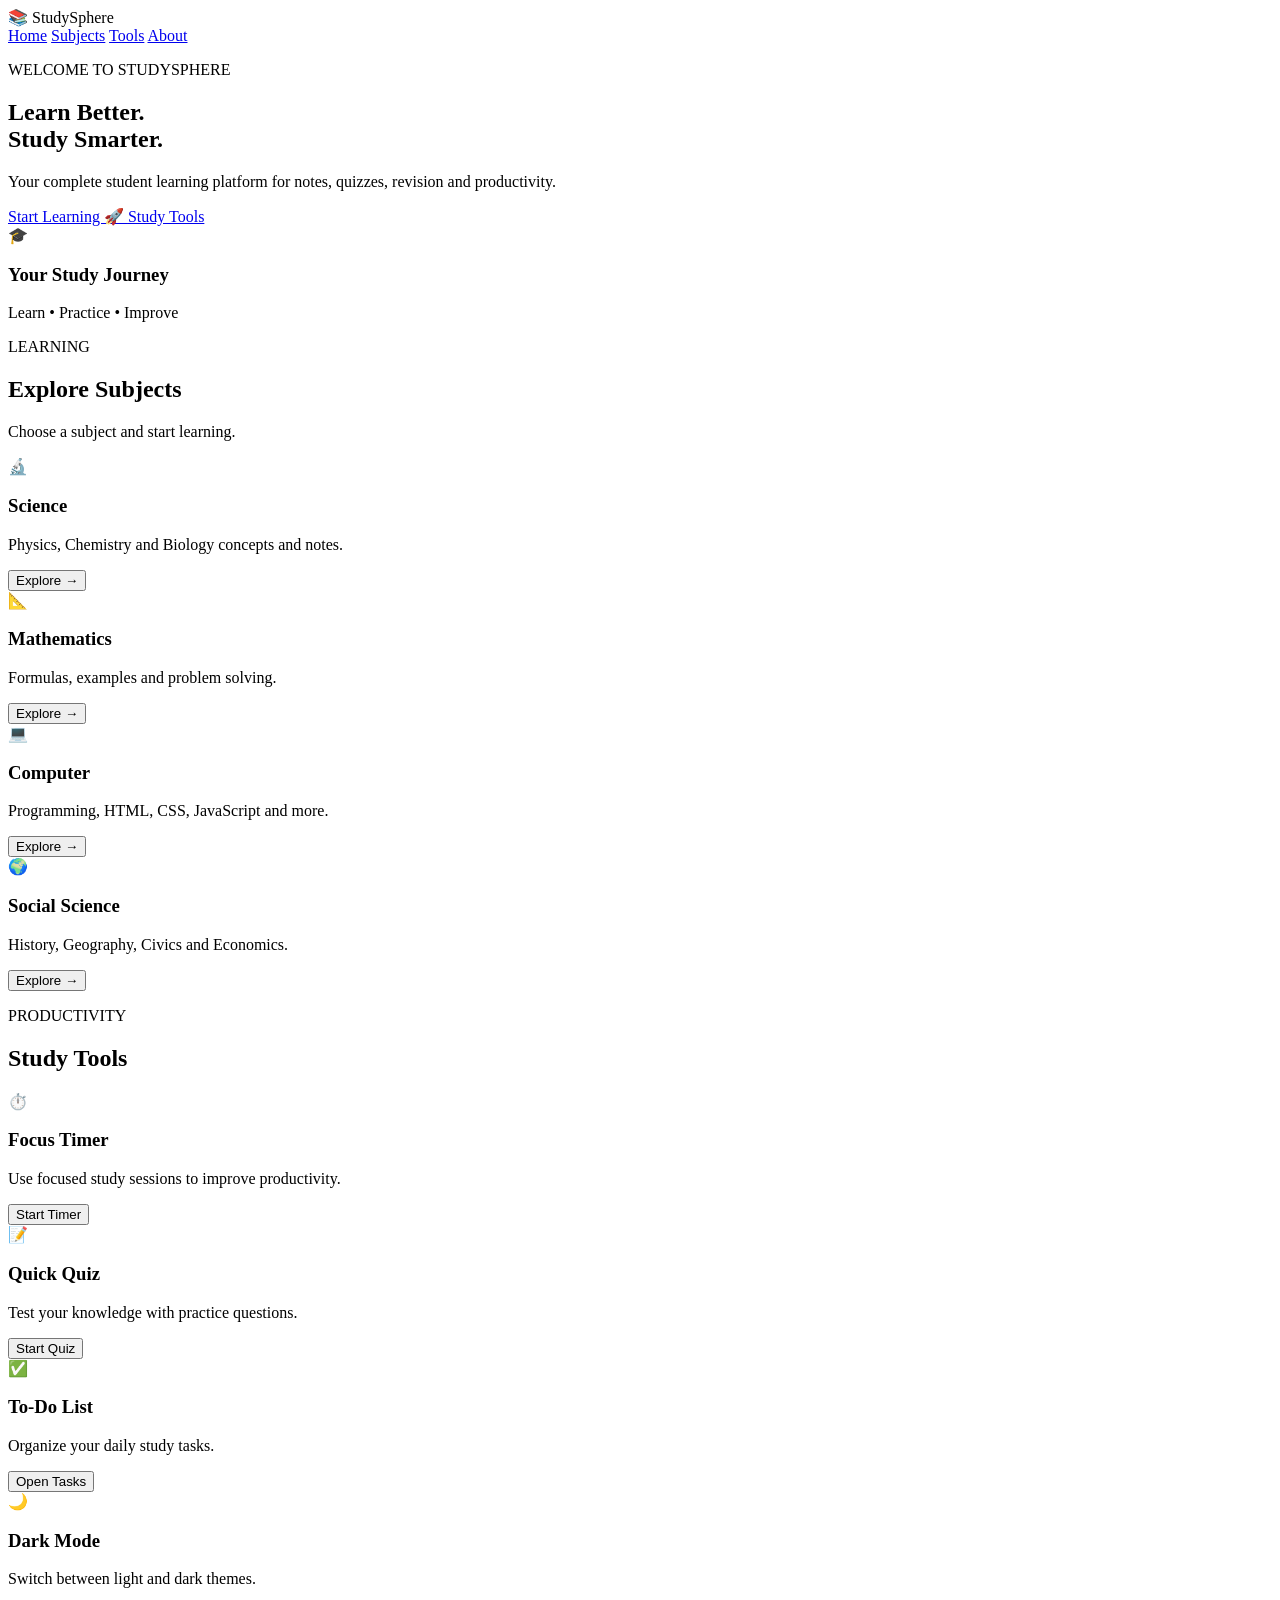
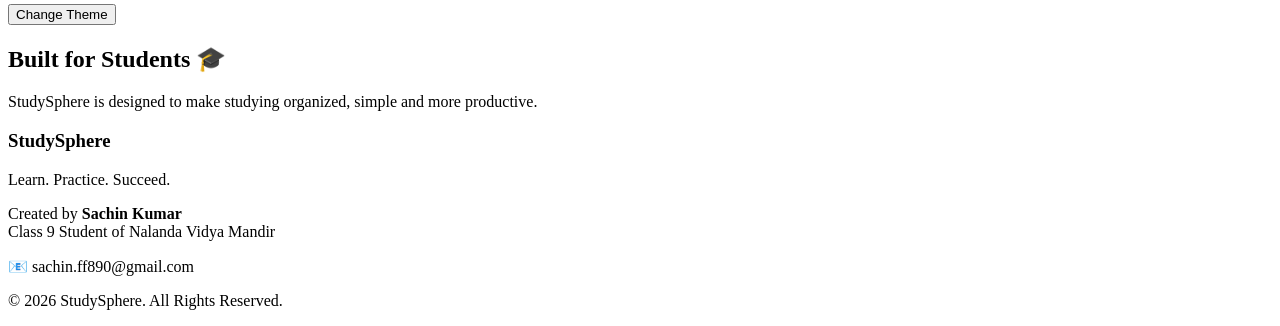
==== index.html @ 1716279a "Add files via upload" ====
<!DOCTYPE html>
<html lang="en">

<head>
    <meta charset="UTF-8">

    <meta name="viewport" content="width=device-width, initial-scale=1.0">

    <title>StudySphere | Student Portal</title>

    <link rel="stylesheet" href="css/style.css">
</head>

<body>

    <!-- NAVBAR -->
    <nav class="navbar">

        <div class="logo">
            📚 StudySphere
        </div>

        <div class="nav-links">
            <a href="#home">Home</a>
            <a href="#subjects">Subjects</a>
            <a href="#tools">Tools</a>
            <a href="#about">About</a>
        </div>

    </nav>


    <!-- HERO SECTION -->
    <section class="hero" id="home">

        <div class="hero-content">

            <p class="welcome">WELCOME TO STUDYSPHERE</p>

            <h1>
                Learn Better.<br>
                Study Smarter.
            </h1>

            <p>
                Your complete student learning platform for
                notes, quizzes, revision and productivity.
            </p>

            <div class="hero-buttons">

                <a href="#subjects" class="btn primary-btn">
                    Start Learning 🚀
                </a>

                <a href="#tools" class="btn secondary-btn">
                    Study Tools
                </a>

            </div>

        </div>

        <div class="hero-card">

            <div class="student-icon">
                🎓
            </div>

            <h3>
                Your Study Journey
            </h3>

            <p>
                Learn • Practice • Improve
            </p>

        </div>

    </section>


    <!-- SUBJECTS -->
    <section class="section" id="subjects">

        <div class="section-heading">

            <p class="section-label">
                LEARNING
            </p>

            <h2>
                Explore Subjects
            </h2>

            <p>
                Choose a subject and start learning.
            </p>

        </div>


        <div class="subject-grid">

            <!-- SCIENCE -->
            <div class="subject-card">

                <div class="subject-icon science">
                    🔬
                </div>

                <h3>
                    Science
                </h3>

                <p>
                    Physics, Chemistry and Biology
                    concepts and notes.
                </p>

                <button onclick="openSubject('Science')">
                    Explore →
                </button>

            </div>


            <!-- MATHEMATICS -->
            <div class="subject-card">

                <div class="subject-icon maths">
                    📐
                </div>

                <h3>
                    Mathematics
                </h3>

                <p>
                    Formulas, examples and
                    problem solving.
                </p>

                <button onclick="openSubject('Mathematics')">
                    Explore →
                </button>

            </div>


            <!-- COMPUTER -->
            <div class="subject-card">

                <div class="subject-icon computer">
                    💻
                </div>

                <h3>
                    Computer
                </h3>

                <p>
                    Programming, HTML, CSS,
                    JavaScript and more.
                </p>

                <button onclick="openSubject('Computer')">
                    Explore →
                </button>

            </div>


            <!-- SOCIAL SCIENCE -->
            <div class="subject-card">

                <div class="subject-icon social">
                    🌍
                </div>

                <h3>
                    Social Science
                </h3>

                <p>
                    History, Geography, Civics
                    and Economics.
                </p>

                <button onclick="openSubject('Social Science')">
                    Explore →
                </button>

            </div>

        </div>

    </section>


    <!-- STUDY TOOLS -->
    <section class="section tools-section" id="tools">

        <div class="section-heading">

            <p class="section-label">
                PRODUCTIVITY
            </p>

            <h2>
                Study Tools
            </h2>

        </div>


        <div class="tools-grid">

            <div class="tool-card">

                <div class="tool-icon">
                    ⏱️
                </div>

                <h3>
                    Focus Timer
                </h3>

                <p>
                    Use focused study sessions
                    to improve productivity.
                </p>

                <button onclick="startTimer()">
                    Start Timer
                </button>

            </div>


            <div class="tool-card">

                <div class="tool-icon">
                    📝
                </div>

                <h3>
                    Quick Quiz
                </h3>

                <p>
                    Test your knowledge with
                    practice questions.
                </p>

                <button onclick="startQuiz()">
                    Start Quiz
                </button>

            </div>


            <div class="tool-card">

                <div class="tool-icon">
                    ✅
                </div>

                <h3>
                    To-Do List
                </h3>

                <p>
                    Organize your daily
                    study tasks.
                </p>

                <button onclick="openTodo()">
                    Open Tasks
                </button>

            </div>


            <div class="tool-card">

                <div class="tool-icon">
                    🌙
                </div>

                <h3>
                    Dark Mode
                </h3>

                <p>
                    Switch between light
                    and dark themes.
                </p>

                <button onclick="toggleDarkMode()">
                    Change Theme
                </button>

            </div>

        </div>

    </section>


    <!-- ABOUT -->
    <section class="about" id="about">

        <h2>
            Built for Students 🎓
        </h2>

        <p>
            StudySphere is designed to make studying
            organized, simple and more productive.
        </p>

    </section>


    <!-- FOOTER -->
    
       <footer class="footer">
    <div class="footer-content">
        <h3>StudySphere</h3>
        <p>Learn. Practice. Succeed.</p>

        <p class="creator">
            Created by <strong>Sachin Kumar</strong><br>
            Class 9 Student of Nalanda Vidya Mandir
        </p>

        <p class="email">
            📧 sachin.ff890@gmail.com
        </p>

        <p class="copyright">
            © 2026 StudySphere. All Rights Reserved.
        </p>
    </div>
</footer>


    <!-- JAVASCRIPT -->
    <script src="js/app.js"></script>

</body>

</html>
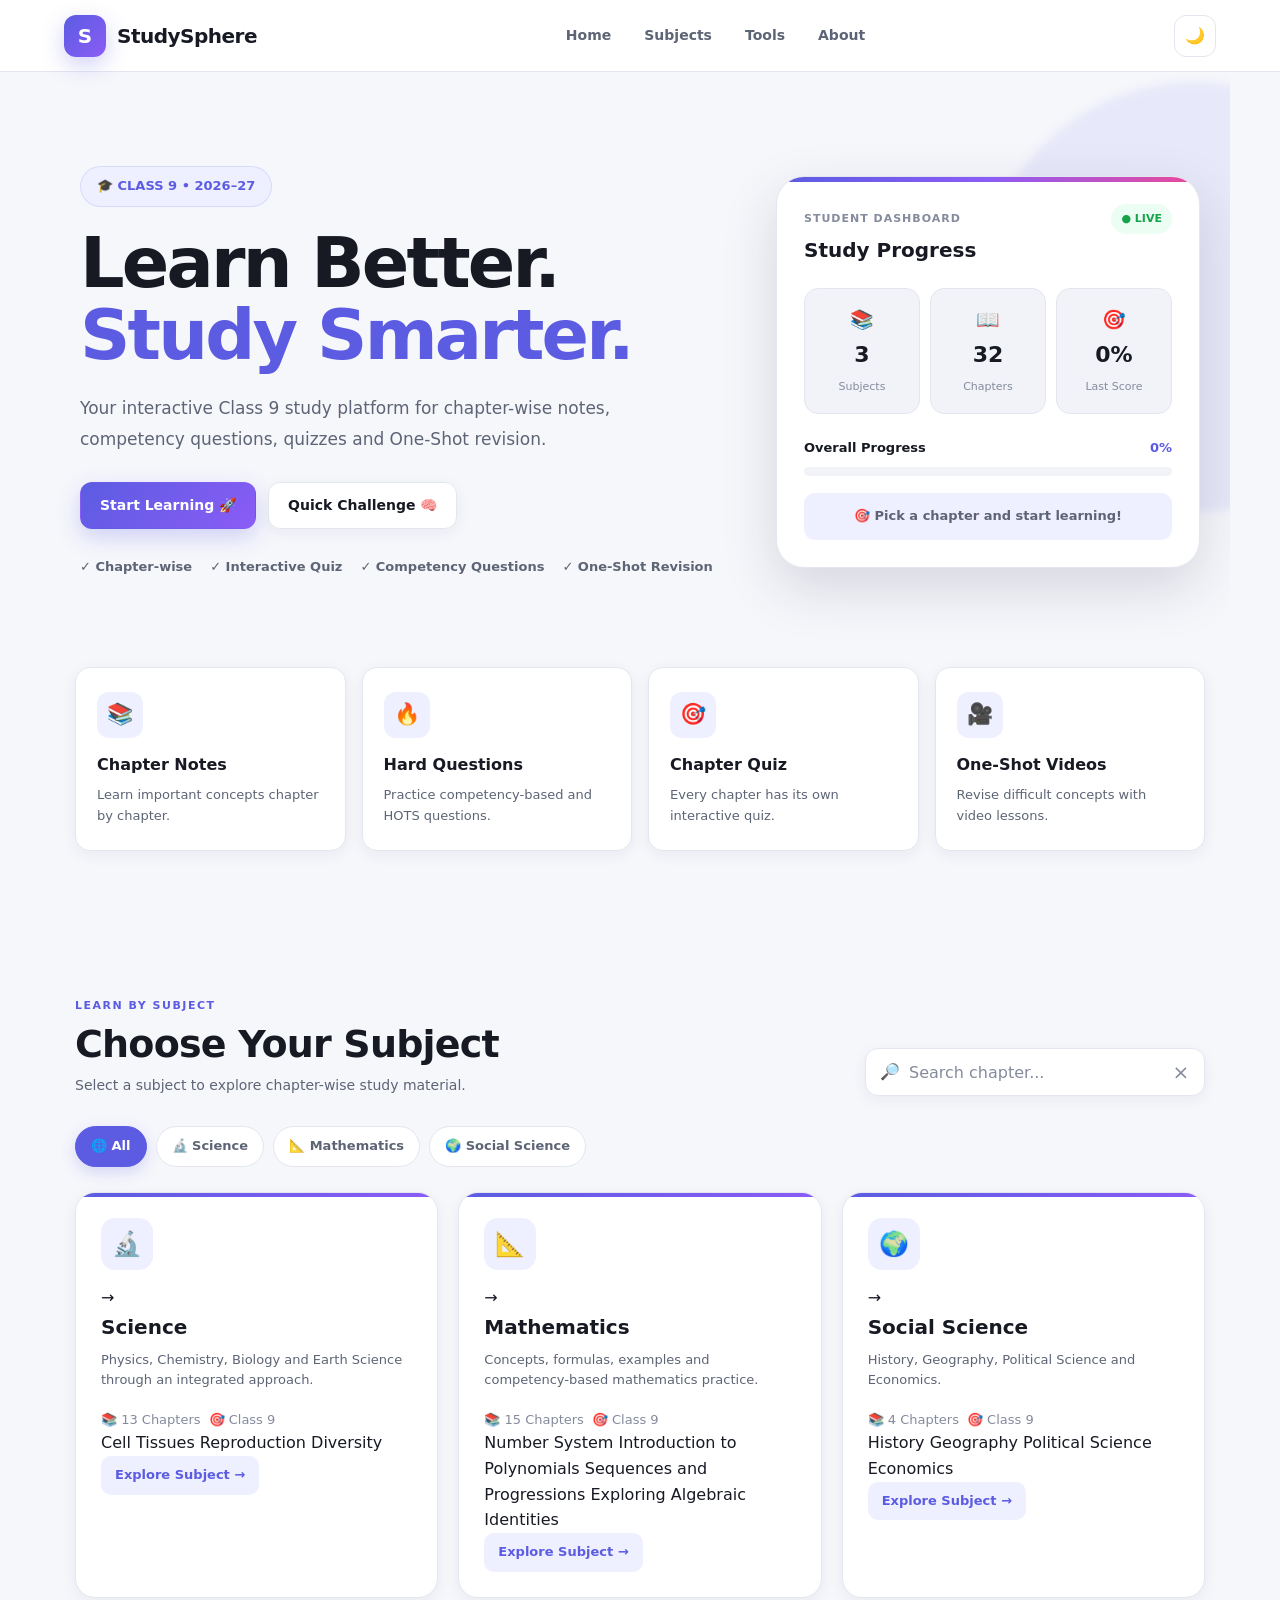
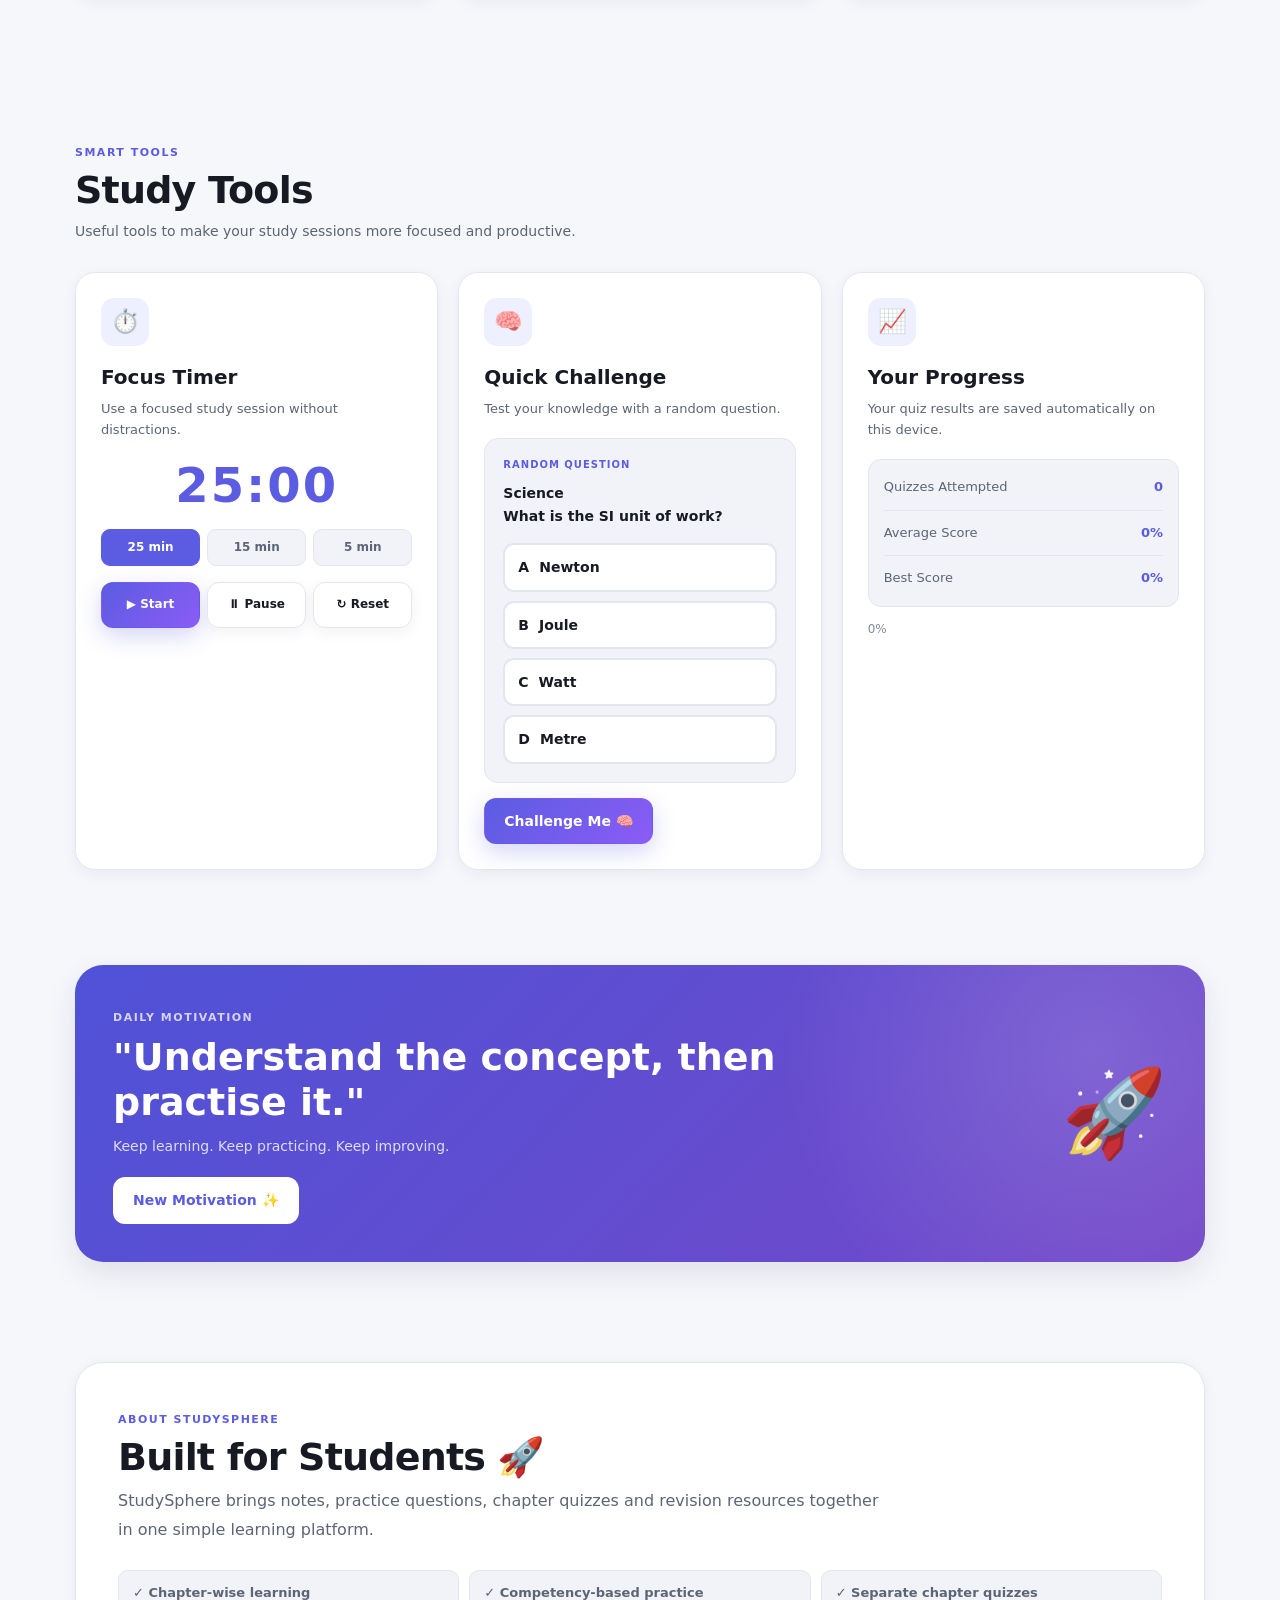
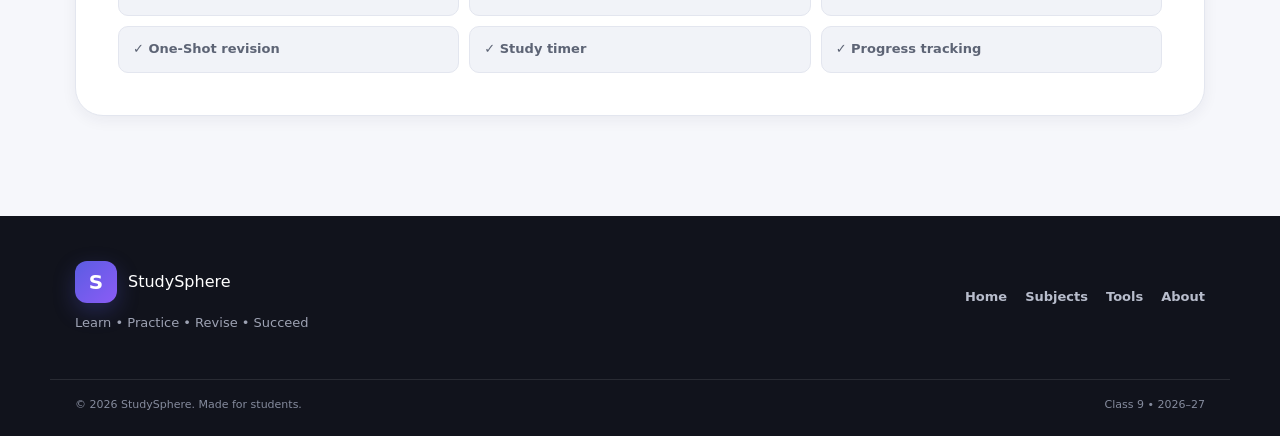
==== commit addf6da3: "Publish StudySphere" ====
--- a/index.html
+++ b/index.html
@@ -1,354 +1,992 @@
 <!DOCTYPE html>
 <html lang="en">
-
 <head>
-    <meta charset="UTF-8">
-
-    <meta name="viewport" content="width=device-width, initial-scale=1.0">
-
-    <title>StudySphere | Student Portal</title>
-
-    <link rel="stylesheet" href="css/style.css">
+  <meta charset="UTF-8">
+  <meta name="viewport" content="width=device-width, initial-scale=1.0">
+
+  <title>StudySphere | Class 9</title>
+
+  <meta name="description"
+        content="StudySphere - Interactive Class 9 study platform with notes, questions, quizzes and One-Shot revision.">
+
+  <link rel="stylesheet" href="css/style.css">
 </head>
 
 <body>
 
-    <!-- NAVBAR -->
-    <nav class="navbar">
+  <!-- =========================
+       NAVIGATION BAR
+  ========================== -->
+
+  <header class="navbar">
+
+    <div class="logo" onclick="goHome()">
+      <span class="logo-icon">S</span>
+      <span class="logo-text">StudySphere</span>
+    </div>
+
+    <nav class="nav-links">
+      <a href="#home">Home</a>
+      <a href="#subjects">Subjects</a>
+      <a href="#tools">Tools</a>
+      <a href="#about">About</a>
+    </nav>
+
+    <div class="nav-actions">
+
+      <button
+        id="themeBtn"
+        class="icon-btn"
+        onclick="toggleTheme()"
+        title="Toggle Dark Mode">
+        🌙
+      </button>
+
+      <button
+        class="mobile-menu-btn"
+        onclick="toggleMobileMenu()">
+        ☰
+      </button>
+
+    </div>
+
+  </header>
+
+
+  <!-- MOBILE NAV -->
+
+  <div id="mobileMenu" class="mobile-menu">
+
+    <a href="#home" onclick="closeMobileMenu()">🏠 Home</a>
+    <a href="#subjects" onclick="closeMobileMenu()">📚 Subjects</a>
+    <a href="#tools" onclick="closeMobileMenu()">🛠️ Tools</a>
+    <a href="#about" onclick="closeMobileMenu()">ℹ️ About</a>
+
+  </div>
+
+
+  <!-- =========================
+       HOME / HERO
+  ========================== -->
+
+  <main>
+
+    <section id="home" class="hero">
+
+      <div class="hero-content">
+
+        <div class="hero-badge">
+          🎓 CLASS 9 • 2026–27
+        </div>
+
+        <h1>
+          Learn Better.
+          <br>
+          <span>Study Smarter.</span>
+        </h1>
+
+        <p class="hero-description">
+          Your interactive Class 9 study platform for
+          chapter-wise notes, competency questions,
+          quizzes and One-Shot revision.
+        </p>
+
+        <div class="hero-buttons">
+
+          <button
+            class="btn primary"
+            onclick="scrollToSubjects()">
+            Start Learning 🚀
+          </button>
+
+          <button
+            class="btn secondary"
+            onclick="showRandomQuestion()">
+            Quick Challenge 🧠
+          </button>
+
+        </div>
+
+        <div class="hero-features">
+
+          <span>✓ Chapter-wise</span>
+          <span>✓ Interactive Quiz</span>
+          <span>✓ Competency Questions</span>
+          <span>✓ One-Shot Revision</span>
+
+        </div>
+
+      </div>
+
+
+      <!-- DASHBOARD CARD -->
+
+      <div class="dashboard-card">
+
+        <div class="dashboard-top">
+
+          <div>
+            <small>STUDENT DASHBOARD</small>
+            <h3>Study Progress</h3>
+          </div>
+
+          <span class="live-badge">
+            ● LIVE
+          </span>
+
+        </div>
+
+
+        <div class="dashboard-stats">
+
+          <div class="stat-box">
+
+            <span class="stat-icon">📚</span>
+
+            <strong id="subjectCount">
+              3
+            </strong>
+
+            <small>Subjects</small>
+
+          </div>
+
+
+          <div class="stat-box">
+
+            <span class="stat-icon">📖</span>
+
+            <strong id="chapterCount">
+              0
+            </strong>
+
+            <small>Chapters</small>
+
+          </div>
+
+
+          <div class="stat-box">
+
+            <span class="stat-icon">🎯</span>
+
+            <strong id="quizScore">
+              —
+            </strong>
+
+            <small>Last Score</small>
+
+          </div>
+
+        </div>
+
+
+        <div class="dashboard-progress">
+
+          <div class="progress-heading">
+
+            <span>Overall Progress</span>
+
+            <span id="progressPercent">
+              0%
+            </span>
+
+          </div>
+
+          <div class="progress-bar">
+
+            <div
+              id="overallProgress"
+              class="progress-fill">
+            </div>
+
+          </div>
+
+        </div>
+
+
+        <div class="dashboard-message">
+
+          🎯 Pick a chapter and start learning!
+
+        </div>
+
+      </div>
+
+    </section>
+
+
+
+    <!-- =========================
+         FEATURE SECTION
+    ========================== -->
+
+    <section class="features-section">
+
+      <div class="feature-card">
+
+        <div class="feature-icon">
+          📚
+        </div>
+
+        <h3>Chapter Notes</h3>
+
+        <p>
+          Learn important concepts
+          chapter by chapter.
+        </p>
+
+      </div>
+
+
+      <div class="feature-card">
+
+        <div class="feature-icon">
+          🔥
+        </div>
+
+        <h3>Hard Questions</h3>
+
+        <p>
+          Practice competency-based
+          and HOTS questions.
+        </p>
+
+      </div>
+
+
+      <div class="feature-card">
+
+        <div class="feature-icon">
+          🎯
+        </div>
+
+        <h3>Chapter Quiz</h3>
+
+        <p>
+          Every chapter has its own
+          interactive quiz.
+        </p>
+
+      </div>
+
+
+      <div class="feature-card">
+
+        <div class="feature-icon">
+          🎥
+        </div>
+
+        <h3>One-Shot Videos</h3>
+
+        <p>
+          Revise difficult concepts
+          with video lessons.
+        </p>
+
+      </div>
+
+    </section>
+
+
+
+    <!-- =========================
+         SUBJECT SECTION
+    ========================== -->
+
+    <section id="subjects" class="section">
+
+      <div class="section-heading">
+
+        <div>
+
+          <span class="section-label">
+            LEARN BY SUBJECT
+          </span>
+
+          <h2>
+            Choose Your Subject
+          </h2>
+
+          <p>
+            Select a subject to explore
+            chapter-wise study material.
+          </p>
+
+        </div>
+
+
+        <!-- SEARCH -->
+
+        <div class="search-wrapper">
+
+          <span>🔎</span>
+
+          <input
+            id="searchInput"
+            type="text"
+            placeholder="Search chapter..."
+            autocomplete="off">
+
+          <button
+            id="clearSearch"
+            class="clear-search"
+            onclick="clearSearch()">
+            ×
+          </button>
+
+        </div>
+
+      </div>
+
+
+      <!-- SUBJECT FILTERS -->
+
+      <div class="subject-filters">
+
+        <button
+          class="subject-filter active"
+          data-filter="all"
+          onclick="filterSubjects('all')">
+          🌐 All
+        </button>
+
+        <button
+          class="subject-filter"
+          data-filter="science"
+          onclick="filterSubjects('science')">
+          🔬 Science
+        </button>
+
+        <button
+          class="subject-filter"
+          data-filter="mathematics"
+          onclick="filterSubjects('mathematics')">
+          📐 Mathematics
+        </button>
+
+        <button
+          class="subject-filter"
+          data-filter="social-science"
+          onclick="filterSubjects('social-science')">
+          🌍 Social Science
+        </button>
+
+      </div>
+
+
+      <!-- SUBJECT GRID -->
+
+      <div
+        id="subjectGrid"
+        class="subject-grid">
+
+        <!-- JavaScript will load subjects here -->
+
+      </div>
+
+
+      <!-- SEARCH RESULT MESSAGE -->
+
+      <div
+        id="noResults"
+        class="no-results hidden">
+
+        <div class="no-results-icon">
+          🔍
+        </div>
+
+        <h3>
+          No chapter found
+        </h3>
+
+        <p>
+          Try another chapter name or subject.
+        </p>
+
+      </div>
+
+    </section>
+
+
+
+    <!-- =========================
+         CHAPTER SECTION
+    ========================== -->
+
+    <section
+      id="chapterSection"
+      class="section chapter-section hidden">
+
+      <button
+        id="backButton"
+        class="back-button"
+        onclick="backToSubjects()">
+
+        ← Back to Subjects
+
+      </button>
+
+
+      <!-- CHAPTER HEADER -->
+
+      <div
+        id="chapterHeader"
+        class="chapter-header">
+
+        <!-- JavaScript inserts header -->
+
+      </div>
+
+
+      <!-- CHAPTER TABS -->
+
+      <div class="chapter-tabs">
+
+        <button
+          class="tab active"
+          data-tab="notes"
+          onclick="switchTab('notes')">
+
+          📚 Notes
+
+        </button>
+
+
+        <button
+          class="tab"
+          data-tab="questions"
+          onclick="switchTab('questions')">
+
+          🔥 Hard Questions
+
+        </button>
+
+
+        <button
+          class="tab"
+          data-tab="quiz"
+          onclick="switchTab('quiz')">
+
+          🎯 Chapter Quiz
+
+        </button>
+
+
+        <button
+          class="tab"
+          data-tab="video"
+          onclick="switchTab('video')">
+
+          🎥 One-Shot
+
+        </button>
+
+
+        <button
+          class="tab"
+          data-tab="pdf"
+          onclick="switchTab('pdf')">
+
+          📄 PDF
+
+        </button>
+
+      </div>
+
+
+      <!-- TAB CONTENT -->
+
+      <div
+        id="tabContent"
+        class="tab-content">
+
+        <!-- JavaScript loads content -->
+
+      </div>
+
+    </section>
+
+
+
+    <!-- =========================
+         STUDY TOOLS
+    ========================== -->
+
+    <section
+      id="tools"
+      class="section tools-section">
+
+      <div class="section-heading">
+
+        <div>
+
+          <span class="section-label">
+            SMART TOOLS
+          </span>
+
+          <h2>
+            Study Tools
+          </h2>
+
+          <p>
+            Useful tools to make your study sessions
+            more focused and productive.
+          </p>
+
+        </div>
+
+      </div>
+
+
+      <div class="tools-grid">
+
+
+        <!-- FOCUS TIMER -->
+
+        <div class="tool-card">
+
+          <div class="tool-icon">
+            ⏱️
+          </div>
+
+          <h3>
+            Focus Timer
+          </h3>
+
+          <p>
+            Use a focused study session
+            without distractions.
+          </p>
+
+
+          <div
+            id="timerDisplay"
+            class="timer-display">
+
+            25:00
+
+          </div>
+
+
+          <div class="timer-mode">
+
+            <button
+              class="timer-mode-btn active"
+              onclick="setTimer(25)"
+              data-time="25">
+              25 min
+            </button>
+
+            <button
+              class="timer-mode-btn"
+              onclick="setTimer(15)"
+              data-time="15">
+              15 min
+            </button>
+
+            <button
+              class="timer-mode-btn"
+              onclick="setTimer(5)"
+              data-time="5">
+              5 min
+            </button>
+
+          </div>
+
+
+          <div class="timer-buttons">
+
+            <button
+              id="startTimer"
+              class="btn primary"
+              onclick="startTimer()">
+
+              ▶ Start
+
+            </button>
+
+            <button
+              id="pauseTimer"
+              class="btn secondary"
+              onclick="pauseTimer()">
+
+              ⏸ Pause
+
+            </button>
+
+            <button
+              id="resetTimer"
+              class="btn secondary"
+              onclick="resetTimer()">
+
+              ↻ Reset
+
+            </button>
+
+          </div>
+
+        </div>
+
+
+
+        <!-- QUICK CHALLENGE -->
+
+        <div class="tool-card">
+
+          <div class="tool-icon">
+            🧠
+          </div>
+
+          <h3>
+            Quick Challenge
+          </h3>
+
+          <p>
+            Test your knowledge with
+            a random question.
+          </p>
+
+
+          <div
+            id="challengeBox"
+            class="challenge-box">
+
+            <div class="challenge-label">
+              RANDOM QUESTION
+            </div>
+
+            <p id="challengeQuestion">
+              Click the button to get
+              a challenge.
+            </p>
+
+          </div>
+
+
+          <button
+            class="btn primary"
+            onclick="showRandomQuestion()">
+
+            Challenge Me 🧠
+
+          </button>
+
+        </div>
+
+
+
+        <!-- PROGRESS -->
+
+        <div class="tool-card">
+
+          <div class="tool-icon">
+            📈
+          </div>
+
+          <h3>
+            Your Progress
+          </h3>
+
+          <p>
+            Your quiz results are saved
+            automatically on this device.
+          </p>
+
+
+          <div class="progress-card">
+
+            <div class="progress-row">
+
+              <span>
+                Quizzes Attempted
+              </span>
+
+              <strong id="quizAttempts">
+                0
+              </strong>
+
+            </div>
+
+
+            <div class="progress-row">
+
+              <span>
+                Average Score
+              </span>
+
+              <strong id="averageScore">
+                0%
+              </strong>
+
+            </div>
+
+
+            <div class="progress-row">
+
+              <span>
+                Best Score
+              </span>
+
+              <strong id="bestScore">
+                0%
+              </strong>
+
+            </div>
+
+          </div>
+
+
+          <div
+            id="progressText"
+            class="progress-text">
+
+            No quiz attempted yet.
+
+          </div>
+
+        </div>
+
+      </div>
+
+    </section>
+
+
+
+    <!-- =========================
+         DAILY STUDY SECTION
+    ========================== -->
+
+    <section class="daily-section">
+
+      <div class="daily-card">
+
+        <div class="daily-content">
+
+          <span class="section-label">
+            DAILY MOTIVATION
+          </span>
+
+          <h2 id="dailyQuote">
+            Small progress every day
+            becomes big achievement.
+          </h2>
+
+          <p>
+            Keep learning. Keep practicing.
+            Keep improving.
+          </p>
+
+          <button
+            class="btn primary"
+            onclick="newMotivation()">
+
+            New Motivation ✨
+
+          </button>
+
+        </div>
+
+
+        <div class="daily-icon">
+          🚀
+        </div>
+
+      </div>
+
+    </section>
+
+
+
+    <!-- =========================
+         ABOUT
+    ========================== -->
+
+    <section
+      id="about"
+      class="section about-section">
+
+      <div class="about-card">
+
+        <span class="section-label">
+          ABOUT STUDYSPHERE
+        </span>
+
+        <h2>
+          Built for Students 🚀
+        </h2>
+
+        <p>
+          StudySphere brings notes,
+          practice questions, chapter quizzes
+          and revision resources together
+          in one simple learning platform.
+        </p>
+
+
+        <div class="about-points">
+
+          <span>
+            ✓ Chapter-wise learning
+          </span>
+
+          <span>
+            ✓ Competency-based practice
+          </span>
+
+          <span>
+            ✓ Separate chapter quizzes
+          </span>
+
+          <span>
+            ✓ One-Shot revision
+          </span>
+
+          <span>
+            ✓ Study timer
+          </span>
+
+          <span>
+            ✓ Progress tracking
+          </span>
+
+        </div>
+
+      </div>
+
+    </section>
+
+  </main>
+
+
+
+  <!-- =========================
+       FOOTER
+  ========================== -->
+
+  <footer>
+
+    <div class="footer-content">
+
+      <div class="footer-brand">
 
         <div class="logo">
-            📚 StudySphere
-        </div>
-
-        <div class="nav-links">
-            <a href="#home">Home</a>
-            <a href="#subjects">Subjects</a>
-            <a href="#tools">Tools</a>
-            <a href="#about">About</a>
-        </div>
-
-    </nav>
-
-
-    <!-- HERO SECTION -->
-    <section class="hero" id="home">
-
-        <div class="hero-content">
-
-            <p class="welcome">WELCOME TO STUDYSPHERE</p>
-
-            <h1>
-                Learn Better.<br>
-                Study Smarter.
-            </h1>
-
-            <p>
-                Your complete student learning platform for
-                notes, quizzes, revision and productivity.
-            </p>
-
-            <div class="hero-buttons">
-
-                <a href="#subjects" class="btn primary-btn">
-                    Start Learning 🚀
-                </a>
-
-                <a href="#tools" class="btn secondary-btn">
-                    Study Tools
-                </a>
-
-            </div>
-
-        </div>
-
-        <div class="hero-card">
-
-            <div class="student-icon">
-                🎓
-            </div>
-
-            <h3>
-                Your Study Journey
-            </h3>
-
-            <p>
-                Learn • Practice • Improve
-            </p>
-
-        </div>
-
-    </section>
-
-
-    <!-- SUBJECTS -->
-    <section class="section" id="subjects">
-
-        <div class="section-heading">
-
-            <p class="section-label">
-                LEARNING
-            </p>
-
-            <h2>
-                Explore Subjects
-            </h2>
-
-            <p>
-                Choose a subject and start learning.
-            </p>
-
-        </div>
-
-
-        <div class="subject-grid">
-
-            <!-- SCIENCE -->
-            <div class="subject-card">
-
-                <div class="subject-icon science">
-                    🔬
-                </div>
-
-                <h3>
-                    Science
-                </h3>
-
-                <p>
-                    Physics, Chemistry and Biology
-                    concepts and notes.
-                </p>
-
-                <button onclick="openSubject('Science')">
-                    Explore →
-                </button>
-
-            </div>
-
-
-            <!-- MATHEMATICS -->
-            <div class="subject-card">
-
-                <div class="subject-icon maths">
-                    📐
-                </div>
-
-                <h3>
-                    Mathematics
-                </h3>
-
-                <p>
-                    Formulas, examples and
-                    problem solving.
-                </p>
-
-                <button onclick="openSubject('Mathematics')">
-                    Explore →
-                </button>
-
-            </div>
-
-
-            <!-- COMPUTER -->
-            <div class="subject-card">
-
-                <div class="subject-icon computer">
-                    💻
-                </div>
-
-                <h3>
-                    Computer
-                </h3>
-
-                <p>
-                    Programming, HTML, CSS,
-                    JavaScript and more.
-                </p>
-
-                <button onclick="openSubject('Computer')">
-                    Explore →
-                </button>
-
-            </div>
-
-
-            <!-- SOCIAL SCIENCE -->
-            <div class="subject-card">
-
-                <div class="subject-icon social">
-                    🌍
-                </div>
-
-                <h3>
-                    Social Science
-                </h3>
-
-                <p>
-                    History, Geography, Civics
-                    and Economics.
-                </p>
-
-                <button onclick="openSubject('Social Science')">
-                    Explore →
-                </button>
-
-            </div>
-
-        </div>
-
-    </section>
-
-
-    <!-- STUDY TOOLS -->
-    <section class="section tools-section" id="tools">
-
-        <div class="section-heading">
-
-            <p class="section-label">
-                PRODUCTIVITY
-            </p>
-
-            <h2>
-                Study Tools
-            </h2>
-
-        </div>
-
-
-        <div class="tools-grid">
-
-            <div class="tool-card">
-
-                <div class="tool-icon">
-                    ⏱️
-                </div>
-
-                <h3>
-                    Focus Timer
-                </h3>
-
-                <p>
-                    Use focused study sessions
-                    to improve productivity.
-                </p>
-
-                <button onclick="startTimer()">
-                    Start Timer
-                </button>
-
-            </div>
-
-
-            <div class="tool-card">
-
-                <div class="tool-icon">
-                    📝
-                </div>
-
-                <h3>
-                    Quick Quiz
-                </h3>
-
-                <p>
-                    Test your knowledge with
-                    practice questions.
-                </p>
-
-                <button onclick="startQuiz()">
-                    Start Quiz
-                </button>
-
-            </div>
-
-
-            <div class="tool-card">
-
-                <div class="tool-icon">
-                    ✅
-                </div>
-
-                <h3>
-                    To-Do List
-                </h3>
-
-                <p>
-                    Organize your daily
-                    study tasks.
-                </p>
-
-                <button onclick="openTodo()">
-                    Open Tasks
-                </button>
-
-            </div>
-
-
-            <div class="tool-card">
-
-                <div class="tool-icon">
-                    🌙
-                </div>
-
-                <h3>
-                    Dark Mode
-                </h3>
-
-                <p>
-                    Switch between light
-                    and dark themes.
-                </p>
-
-                <button onclick="toggleDarkMode()">
-                    Change Theme
-                </button>
-
-            </div>
-
-        </div>
-
-    </section>
-
-
-    <!-- ABOUT -->
-    <section class="about" id="about">
-
-        <h2>
-            Built for Students 🎓
-        </h2>
+
+          <span class="logo-icon">
+            S
+          </span>
+
+          <span>
+            StudySphere
+          </span>
+
+        </div>
 
         <p>
-            StudySphere is designed to make studying
-            organized, simple and more productive.
+          Learn • Practice • Revise • Succeed
         </p>
 
-    </section>
-
-
-    <!-- FOOTER -->
-    
-       <footer class="footer">
-    <div class="footer-content">
-        <h3>StudySphere</h3>
-        <p>Learn. Practice. Succeed.</p>
-
-        <p class="creator">
-            Created by <strong>Sachin Kumar</strong><br>
-            Class 9 Student of Nalanda Vidya Mandir
-        </p>
-
-        <p class="email">
-            📧 sachin.ff890@gmail.com
-        </p>
-
-        <p class="copyright">
-            © 2026 StudySphere. All Rights Reserved.
-        </p>
+      </div>
+
+
+      <div class="footer-links">
+
+        <a href="#home">
+          Home
+        </a>
+
+        <a href="#subjects">
+          Subjects
+        </a>
+
+        <a href="#tools">
+          Tools
+        </a>
+
+        <a href="#about">
+          About
+        </a>
+
+      </div>
+
     </div>
-</footer>
-
-
-    <!-- JAVASCRIPT -->
-    <script src="js/app.js"></script>
+
+
+    <div class="footer-bottom">
+
+      <p>
+        © 2026 StudySphere. Made for students.
+      </p>
+
+      <p>
+        Class 9 • 2026–27
+      </p>
+
+    </div>
+
+  </footer>
+
+
+
+  <!-- =========================
+       NOTIFICATION
+  ========================== -->
+
+  <div
+    id="notification"
+    class="notification">
+
+    <span id="notificationIcon">
+      ✓
+    </span>
+
+    <span id="notificationText">
+      Done
+    </span>
+
+  </div>
+
+
+
+  <!-- =========================
+       QUIZ MODAL
+  ========================== -->
+
+  <div
+    id="quizModal"
+    class="modal hidden">
+
+    <div class="modal-overlay"
+         onclick="closeQuizModal()">
+    </div>
+
+    <div class="modal-card">
+
+      <button
+        class="modal-close"
+        onclick="closeQuizModal()">
+
+        ×
+
+      </button>
+
+      <div
+        id="quizModalContent">
+
+      </div>
+
+    </div>
+
+  </div>
+
+
+
+  <!-- =========================
+       JAVASCRIPT
+  ========================== -->
+
+  <script src="js/data.js"></script>
+  <script src="js/quiz.js"></script>
+  <script src="js/app.js"></script>
 
 </body>
-
 </html>
--- a/css/style.css
+++ b/css/style.css
@@ -0,0 +1,3721 @@
+/* =========================================================
+   STUDYSPHERE | CLASS 9
+   FINAL COMPLETE STYLE SHEET
+   Compatible with:
+   index.html
+   app.js
+   data.js
+   quiz.js
+   ========================================================= */
+
+
+/* =========================================================
+   1. VARIABLES
+   ========================================================= */
+
+:root {
+  --primary: #5b5ce2;
+  --primary-dark: #4546c8;
+  --primary-light: #eef0ff;
+
+  --secondary: #8b5cf6;
+  --accent: #ec4899;
+
+  --success: #16a34a;
+  --success-bg: #ecfdf3;
+
+  --danger: #dc2626;
+  --danger-bg: #fef2f2;
+
+  --warning: #f59e0b;
+  --warning-bg: #fffbeb;
+
+  --text: #171923;
+  --text-secondary: #5d6475;
+  --muted: #858b9d;
+
+  --bg: #f6f7fb;
+  --surface: #ffffff;
+  --surface-2: #f1f3f8;
+
+  --border: #e3e6ef;
+
+  --shadow-sm: 0 4px 15px rgba(31, 35, 65, 0.06);
+  --shadow-md: 0 12px 30px rgba(31, 35, 65, 0.10);
+  --shadow-lg: 0 20px 55px rgba(31, 35, 65, 0.15);
+
+  --radius-sm: 10px;
+  --radius-md: 15px;
+  --radius-lg: 20px;
+  --radius-xl: 28px;
+
+  --max-width: 1180px;
+
+  --transition: 0.25s ease;
+}
+
+
+/* =========================================================
+   2. DARK MODE VARIABLES
+   ========================================================= */
+
+body.dark-mode {
+  --primary: #8587ff;
+  --primary-dark: #a3a5ff;
+  --primary-light: #25284c;
+
+  --secondary: #a78bfa;
+  --accent: #f472b6;
+
+  --success: #4ade80;
+  --success-bg: #102d1d;
+
+  --danger: #f87171;
+  --danger-bg: #35191c;
+
+  --warning: #fbbf24;
+  --warning-bg: #33270d;
+
+  --text: #f4f5fa;
+  --text-secondary: #c2c6d4;
+  --muted: #9298aa;
+
+  --bg: #0d1017;
+  --surface: #161a24;
+  --surface-2: #202532;
+
+  --border: #2b3140;
+
+  --shadow-sm: 0 4px 15px rgba(0, 0, 0, 0.22);
+  --shadow-md: 0 12px 30px rgba(0, 0, 0, 0.30);
+  --shadow-lg: 0 20px 55px rgba(0, 0, 0, 0.40);
+}
+
+
+/* =========================================================
+   3. RESET
+   ========================================================= */
+
+* {
+  margin: 0;
+  padding: 0;
+  box-sizing: border-box;
+}
+
+html {
+  scroll-behavior: smooth;
+  scroll-padding-top: 80px;
+}
+
+body {
+  min-height: 100vh;
+
+  font-family:
+    Inter,
+    ui-sans-serif,
+    system-ui,
+    -apple-system,
+    BlinkMacSystemFont,
+    "Segoe UI",
+    sans-serif;
+
+  background: var(--bg);
+  color: var(--text);
+
+  line-height: 1.6;
+
+  transition:
+    background 0.25s ease,
+    color 0.25s ease;
+}
+
+button,
+input,
+textarea,
+select {
+  font: inherit;
+}
+
+button {
+  cursor: pointer;
+}
+
+a {
+  color: inherit;
+  text-decoration: none;
+}
+
+img {
+  max-width: 100%;
+  display: block;
+}
+
+.hidden {
+  display: none !important;
+}
+
+
+/* =========================================================
+   4. SCROLLBAR
+   ========================================================= */
+
+::-webkit-scrollbar {
+  width: 9px;
+}
+
+::-webkit-scrollbar-track {
+  background: var(--bg);
+}
+
+::-webkit-scrollbar-thumb {
+  background: #b9bfd0;
+  border-radius: 20px;
+}
+
+::-webkit-scrollbar-thumb:hover {
+  background: var(--primary);
+}
+
+body.dark-mode ::-webkit-scrollbar-thumb {
+  background: #444b5d;
+}
+
+
+/* =========================================================
+   5. NAVBAR
+   ========================================================= */
+
+.navbar {
+  position: sticky;
+  top: 0;
+  z-index: 1000;
+
+  width: 100%;
+  min-height: 72px;
+
+  padding: 0 5%;
+
+  display: flex;
+  align-items: center;
+  justify-content: space-between;
+
+  background: rgba(255, 255, 255, 0.93);
+
+  border-bottom: 1px solid var(--border);
+
+  backdrop-filter: blur(18px);
+  -webkit-backdrop-filter: blur(18px);
+}
+
+body.dark-mode .navbar {
+  background: rgba(13, 16, 23, 0.94);
+}
+
+
+/* LOGO */
+
+.logo {
+  display: flex;
+  align-items: center;
+  gap: 11px;
+
+  cursor: pointer;
+  user-select: none;
+}
+
+.logo-icon {
+  width: 42px;
+  height: 42px;
+
+  display: flex;
+  align-items: center;
+  justify-content: center;
+
+  color: white;
+
+  background: linear-gradient(
+    135deg,
+    var(--primary),
+    var(--secondary)
+  );
+
+  border-radius: 12px;
+
+  font-size: 20px;
+  font-weight: 900;
+
+  box-shadow:
+    0 8px 22px rgba(91, 92, 226, 0.28);
+}
+
+.logo-text {
+  font-size: 20px;
+  font-weight: 850;
+  letter-spacing: -0.5px;
+}
+
+
+/* NAV LINKS */
+
+.nav-links {
+  display: flex;
+  align-items: center;
+  gap: 5px;
+}
+
+.nav-links a {
+  position: relative;
+
+  padding: 10px 14px;
+
+  color: var(--text-secondary);
+
+  border-radius: 10px;
+
+  font-size: 14px;
+  font-weight: 700;
+
+  transition: var(--transition);
+}
+
+.nav-links a:hover {
+  color: var(--primary);
+  background: var(--primary-light);
+}
+
+.nav-links a::after {
+  content: "";
+
+  position: absolute;
+  left: 14px;
+  right: 14px;
+  bottom: 4px;
+
+  height: 2px;
+
+  background: var(--primary);
+
+  transform: scaleX(0);
+  transition: transform 0.25s ease;
+}
+
+.nav-links a:hover::after {
+  transform: scaleX(1);
+}
+
+
+/* NAV ACTIONS */
+
+.nav-actions {
+  display: flex;
+  align-items: center;
+  gap: 9px;
+}
+
+.icon-btn,
+.mobile-menu-btn {
+  width: 42px;
+  height: 42px;
+
+  display: flex;
+  align-items: center;
+  justify-content: center;
+
+  color: var(--text);
+
+  background: var(--surface);
+
+  border: 1px solid var(--border);
+  border-radius: 12px;
+
+  transition: var(--transition);
+}
+
+.icon-btn:hover,
+.mobile-menu-btn:hover {
+  color: var(--primary);
+  background: var(--primary-light);
+  border-color: var(--primary);
+
+  transform: translateY(-2px);
+}
+
+.mobile-menu-btn {
+  display: none;
+}
+
+
+/* =========================================================
+   6. MOBILE MENU
+   ========================================================= */
+
+.mobile-menu {
+  display: none;
+
+  position: fixed;
+  top: 72px;
+  left: 0;
+  right: 0;
+
+  z-index: 999;
+
+  padding: 14px;
+
+  background: var(--surface);
+
+  border-bottom: 1px solid var(--border);
+
+  box-shadow: var(--shadow-md);
+}
+
+.mobile-menu.show {
+  display: block;
+}
+
+.mobile-menu a {
+  display: block;
+
+  padding: 13px 15px;
+
+  color: var(--text-secondary);
+
+  border-radius: 10px;
+
+  font-weight: 700;
+
+  transition: var(--transition);
+}
+
+.mobile-menu a:hover {
+  color: var(--primary);
+  background: var(--primary-light);
+}
+
+
+/* =========================================================
+   7. HERO
+   ========================================================= */
+
+.hero {
+  position: relative;
+
+  max-width: var(--max-width);
+  min-height: 590px;
+
+  margin: 0 auto;
+
+  padding: 80px 30px 70px;
+
+  display: grid;
+  grid-template-columns: 1.2fr 0.8fr;
+
+  align-items: center;
+
+  gap: 60px;
+
+  overflow: hidden;
+}
+
+.hero::before {
+  content: "";
+
+  position: absolute;
+
+  width: 430px;
+  height: 430px;
+
+  right: -180px;
+  top: 10px;
+
+  background: rgba(91, 92, 226, 0.09);
+
+  border-radius: 50%;
+
+  filter: blur(5px);
+
+  pointer-events: none;
+}
+
+.hero-content {
+  position: relative;
+  z-index: 2;
+}
+
+.hero-badge {
+  display: inline-flex;
+  align-items: center;
+
+  margin-bottom: 20px;
+  padding: 9px 16px;
+
+  color: var(--primary);
+
+  background: var(--primary-light);
+
+  border: 1px solid rgba(91, 92, 226, 0.15);
+
+  border-radius: 999px;
+
+  font-size: 13px;
+  font-weight: 800;
+}
+
+.hero h1 {
+  margin-bottom: 22px;
+
+  font-size: clamp(43px, 6vw, 70px);
+
+  line-height: 1.03;
+
+  letter-spacing: -2.8px;
+
+  font-weight: 900;
+}
+
+.hero h1 span {
+  color: var(--primary);
+}
+
+.hero-description {
+  max-width: 650px;
+
+  margin-bottom: 28px;
+
+  color: var(--text-secondary);
+
+  font-size: 17px;
+  line-height: 1.8;
+}
+
+.hero-buttons {
+  display: flex;
+  flex-wrap: wrap;
+
+  gap: 12px;
+
+  margin-bottom: 28px;
+}
+
+.hero-features {
+  display: flex;
+  flex-wrap: wrap;
+
+  gap: 10px 18px;
+
+  color: var(--text-secondary);
+
+  font-size: 13px;
+  font-weight: 700;
+}
+
+.hero-features span {
+  white-space: nowrap;
+}
+
+
+/* =========================================================
+   8. BUTTONS
+   ========================================================= */
+
+.btn {
+  min-height: 46px;
+
+  padding: 11px 19px;
+
+  border: 1px solid transparent;
+  border-radius: 12px;
+
+  font-size: 14px;
+  font-weight: 800;
+
+  transition:
+    transform 0.2s ease,
+    box-shadow 0.2s ease,
+    background 0.2s ease,
+    border-color 0.2s ease;
+}
+
+.btn:hover {
+  transform: translateY(-2px);
+}
+
+.btn:active {
+  transform: translateY(0);
+}
+
+.btn.primary {
+  color: white;
+
+  background: linear-gradient(
+    135deg,
+    var(--primary),
+    var(--secondary)
+  );
+
+  box-shadow:
+    0 8px 22px rgba(91, 92, 226, 0.25);
+}
+
+.btn.primary:hover {
+  box-shadow:
+    0 12px 30px rgba(91, 92, 226, 0.35);
+}
+
+.btn.secondary {
+  color: var(--text);
+
+  background: var(--surface);
+
+  border-color: var(--border);
+
+  box-shadow: var(--shadow-sm);
+}
+
+.btn.secondary:hover {
+  color: var(--primary);
+
+  border-color: var(--primary);
+
+  background: var(--primary-light);
+}
+
+
+/* =========================================================
+   9. DASHBOARD CARD
+   ========================================================= */
+
+.dashboard-card {
+  position: relative;
+  z-index: 2;
+
+  padding: 27px;
+
+  background: var(--surface);
+
+  border: 1px solid var(--border);
+
+  border-radius: var(--radius-xl);
+
+  box-shadow: var(--shadow-lg);
+
+  overflow: hidden;
+}
+
+.dashboard-card::before {
+  content: "";
+
+  position: absolute;
+
+  top: 0;
+  left: 0;
+  right: 0;
+
+  height: 5px;
+
+  background: linear-gradient(
+    90deg,
+    var(--primary),
+    var(--secondary),
+    var(--accent)
+  );
+}
+
+.dashboard-top {
+  display: flex;
+  align-items: flex-start;
+  justify-content: space-between;
+
+  margin-bottom: 22px;
+}
+
+.dashboard-top small {
+  color: var(--muted);
+
+  font-size: 11px;
+  font-weight: 850;
+
+  letter-spacing: 1px;
+}
+
+.dashboard-top h3 {
+  margin-top: 4px;
+
+  font-size: 20px;
+}
+
+.live-badge {
+  padding: 6px 10px;
+
+  color: var(--success);
+
+  background: var(--success-bg);
+
+  border-radius: 999px;
+
+  font-size: 11px;
+  font-weight: 850;
+}
+
+.dashboard-stats {
+  display: grid;
+  grid-template-columns: repeat(3, 1fr);
+
+  gap: 10px;
+
+  margin-bottom: 24px;
+}
+
+.stat-box {
+  padding: 15px 8px;
+
+  text-align: center;
+
+  background: var(--surface-2);
+
+  border: 1px solid var(--border);
+
+  border-radius: 14px;
+}
+
+.stat-icon {
+  display: block;
+
+  margin-bottom: 3px;
+
+  font-size: 19px;
+}
+
+.stat-box strong {
+  display: block;
+
+  font-size: 22px;
+  font-weight: 900;
+}
+
+.stat-box small {
+  color: var(--muted);
+
+  font-size: 11px;
+}
+
+.dashboard-progress {
+  margin-bottom: 17px;
+}
+
+.progress-heading {
+  display: flex;
+  align-items: center;
+  justify-content: space-between;
+
+  margin-bottom: 8px;
+
+  font-size: 13px;
+  font-weight: 800;
+}
+
+.progress-heading span:last-child {
+  color: var(--primary);
+}
+
+.progress-bar {
+  width: 100%;
+  height: 9px;
+
+  overflow: hidden;
+
+  background: var(--surface-2);
+
+  border-radius: 999px;
+}
+
+.progress-fill {
+  width: 0;
+  height: 100%;
+
+  background: linear-gradient(
+    90deg,
+    var(--primary),
+    var(--secondary)
+  );
+
+  border-radius: inherit;
+
+  transition: width 0.5s ease;
+}
+
+.dashboard-message {
+  padding: 13px;
+
+  color: var(--text-secondary);
+
+  background: var(--primary-light);
+
+  border-radius: 11px;
+
+  font-size: 13px;
+  font-weight: 650;
+
+  text-align: center;
+}
+
+
+/* =========================================================
+   10. FEATURES
+   ========================================================= */
+
+.features-section {
+  max-width: var(--max-width);
+
+  margin: 5px auto 65px;
+
+  padding: 0 25px;
+
+  display: grid;
+  grid-template-columns: repeat(4, 1fr);
+
+  gap: 16px;
+}
+
+.feature-card {
+  padding: 24px 21px;
+
+  background: var(--surface);
+
+  border: 1px solid var(--border);
+
+  border-radius: var(--radius-md);
+
+  box-shadow: var(--shadow-sm);
+
+  transition: var(--transition);
+}
+
+.feature-card:hover {
+  transform: translateY(-5px);
+
+  border-color: rgba(91, 92, 226, 0.35);
+
+  box-shadow: var(--shadow-md);
+}
+
+.feature-icon {
+  width: 46px;
+  height: 46px;
+
+  display: flex;
+  align-items: center;
+  justify-content: center;
+
+  margin-bottom: 14px;
+
+  background: var(--primary-light);
+
+  border-radius: 12px;
+
+  font-size: 21px;
+}
+
+.feature-card h3 {
+  margin-bottom: 6px;
+
+  font-size: 16px;
+}
+
+.feature-card p {
+  color: var(--text-secondary);
+
+  font-size: 13px;
+  line-height: 1.65;
+}
+
+
+/* =========================================================
+   11. GENERAL SECTION
+   ========================================================= */
+
+.section {
+  max-width: var(--max-width);
+
+  margin: 0 auto;
+
+  padding: 75px 25px;
+}
+
+.section-heading {
+  display: flex;
+  align-items: flex-end;
+  justify-content: space-between;
+
+  gap: 30px;
+
+  margin-bottom: 30px;
+}
+
+.section-label {
+  display: inline-block;
+
+  margin-bottom: 8px;
+
+  color: var(--primary);
+
+  font-size: 11px;
+  font-weight: 900;
+
+  letter-spacing: 1.5px;
+}
+
+.section-heading h2,
+.about-card h2 {
+  margin-bottom: 7px;
+
+  font-size: clamp(28px, 4vw, 38px);
+
+  line-height: 1.15;
+
+  letter-spacing: -0.8px;
+}
+
+.section-heading p {
+  color: var(--text-secondary);
+
+  font-size: 14px;
+}
+
+
+/* =========================================================
+   12. SEARCH
+   ========================================================= */
+
+.search-wrapper {
+  position: relative;
+
+  width: min(100%, 340px);
+
+  display: flex;
+  align-items: center;
+}
+
+.search-wrapper > span {
+  position: absolute;
+
+  left: 15px;
+
+  pointer-events: none;
+
+  z-index: 2;
+}
+
+.search-wrapper input {
+  width: 100%;
+  height: 48px;
+
+  padding: 0 43px;
+
+  color: var(--text);
+
+  background: var(--surface);
+
+  border: 1px solid var(--border);
+
+  border-radius: 13px;
+
+  outline: none;
+
+  box-shadow: var(--shadow-sm);
+
+  transition: var(--transition);
+}
+
+.search-wrapper input::placeholder {
+  color: var(--muted);
+}
+
+.search-wrapper input:focus {
+  border-color: var(--primary);
+
+  box-shadow:
+    0 0 0 4px rgba(91, 92, 226, 0.10);
+}
+
+.clear-search {
+  position: absolute;
+
+  right: 8px;
+
+  width: 32px;
+  height: 32px;
+
+  border: 0;
+
+  color: var(--muted);
+
+  background: transparent;
+
+  border-radius: 8px;
+
+  font-size: 20px;
+
+  transition: var(--transition);
+}
+
+.clear-search:hover {
+  color: var(--danger);
+  background: var(--danger-bg);
+}
+
+
+/* =========================================================
+   13. SUBJECT FILTERS
+   ========================================================= */
+
+.subject-filters {
+  display: flex;
+  flex-wrap: wrap;
+
+  gap: 9px;
+
+  margin-bottom: 25px;
+}
+
+.subject-filter {
+  padding: 9px 15px;
+
+  color: var(--text-secondary);
+
+  background: var(--surface);
+
+  border: 1px solid var(--border);
+
+  border-radius: 999px;
+
+  font-size: 13px;
+  font-weight: 800;
+
+  transition: var(--transition);
+}
+
+.subject-filter:hover {
+  color: var(--primary);
+  border-color: var(--primary);
+}
+
+.subject-filter.active {
+  color: white;
+
+  background: var(--primary);
+
+  border-color: var(--primary);
+
+  box-shadow:
+    0 5px 15px rgba(91, 92, 226, 0.22);
+}
+
+
+/* =========================================================
+   14. SUBJECT GRID
+   ========================================================= */
+
+.subject-grid {
+  display: grid;
+
+  grid-template-columns: repeat(3, 1fr);
+
+  gap: 20px;
+}
+
+.subject-card {
+  position: relative;
+
+  padding: 25px;
+
+  background: var(--surface);
+
+  border: 1px solid var(--border);
+
+  border-radius: var(--radius-lg);
+
+  box-shadow: var(--shadow-sm);
+
+  overflow: hidden;
+
+  transition: var(--transition);
+}
+
+.subject-card::before {
+  content: "";
+
+  position: absolute;
+
+  top: 0;
+  left: 0;
+  right: 0;
+
+  height: 4px;
+
+  background: linear-gradient(
+    90deg,
+    var(--primary),
+    var(--secondary)
+  );
+}
+
+.subject-card:hover {
+  transform: translateY(-6px);
+
+  border-color: rgba(91, 92, 226, 0.30);
+
+  box-shadow: var(--shadow-md);
+}
+
+.subject-card-icon,
+.subject-icon {
+  width: 52px;
+  height: 52px;
+
+  display: flex;
+  align-items: center;
+  justify-content: center;
+
+  margin-bottom: 15px;
+
+  background: var(--primary-light);
+
+  border-radius: 14px;
+
+  font-size: 24px;
+}
+
+.subject-card h3 {
+  margin-bottom: 7px;
+
+  font-size: 20px;
+}
+
+.subject-card p {
+  min-height: 45px;
+
+  color: var(--text-secondary);
+
+  font-size: 13px;
+}
+
+.subject-card-footer {
+  display: flex;
+  align-items: center;
+  justify-content: space-between;
+
+  gap: 10px;
+
+  margin-top: 20px;
+}
+
+.chapter-count {
+  color: var(--text-secondary);
+
+  font-size: 13px;
+  font-weight: 800;
+}
+
+.subject-card button,
+.subject-card .explore-btn {
+  padding: 9px 14px;
+
+  color: var(--primary);
+
+  background: var(--primary-light);
+
+  border: 0;
+
+  border-radius: 10px;
+
+  font-size: 13px;
+  font-weight: 850;
+
+  transition: var(--transition);
+}
+
+.subject-card button:hover,
+.subject-card .explore-btn:hover {
+  color: white;
+
+  background: var(--primary);
+
+  transform: translateX(2px);
+}
+
+.subject-description {
+  color: var(--text-secondary);
+}
+
+.subject-meta {
+  display: flex;
+  align-items: center;
+  gap: 8px;
+
+  margin-top: 15px;
+
+  color: var(--muted);
+
+  font-size: 13px;
+}
+
+.subject-action {
+  margin-top: 16px;
+}
+
+
+/* =========================================================
+   15. NO RESULTS
+   ========================================================= */
+
+.no-results {
+  padding: 60px 20px;
+
+  text-align: center;
+
+  background: var(--surface);
+
+  border: 1px dashed var(--border);
+
+  border-radius: var(--radius-lg);
+}
+
+.no-results-icon {
+  margin-bottom: 10px;
+
+  font-size: 38px;
+}
+
+.no-results h3 {
+  margin-bottom: 5px;
+}
+
+.no-results p {
+  color: var(--text-secondary);
+
+  font-size: 14px;
+}
+
+
+/* =========================================================
+   16. CHAPTER SECTION
+   ========================================================= */
+
+.chapter-section {
+  padding-top: 35px;
+}
+
+.back-button {
+  display: inline-flex;
+  align-items: center;
+  gap: 7px;
+
+  margin-bottom: 20px;
+  padding: 9px 14px;
+
+  color: var(--text-secondary);
+
+  background: var(--surface);
+
+  border: 1px solid var(--border);
+
+  border-radius: 10px;
+
+  font-size: 13px;
+  font-weight: 750;
+
+  transition: var(--transition);
+}
+
+.back-button:hover {
+  color: var(--primary);
+  border-color: var(--primary);
+
+  transform: translateX(-2px);
+}
+
+.chapter-header {
+  position: relative;
+
+  padding: 30px;
+
+  margin-bottom: 20px;
+
+  color: white;
+
+  background:
+    radial-gradient(
+      circle at 90% 20%,
+      rgba(255,255,255,0.16),
+      transparent 35%
+    ),
+    linear-gradient(
+      135deg,
+      #5557d8,
+      #7c4fd3
+    );
+
+  border-radius: var(--radius-lg);
+
+  box-shadow: var(--shadow-md);
+
+  overflow: hidden;
+}
+
+.chapter-header h2,
+.chapter-header h3 {
+  margin-bottom: 7px;
+  color: white;
+}
+
+.chapter-header p {
+  color: rgba(255,255,255,0.83);
+}
+
+.chapter-header small {
+  color: rgba(255,255,255,0.72);
+}
+
+
+/* =========================================================
+   17. CHAPTER TABS
+   ========================================================= */
+
+.chapter-tabs {
+  display: flex;
+  gap: 5px;
+
+  padding: 6px;
+  margin-bottom: 20px;
+
+  overflow-x: auto;
+
+  background: var(--surface);
+
+  border: 1px solid var(--border);
+
+  border-radius: 14px;
+
+  box-shadow: var(--shadow-sm);
+}
+
+.chapter-tabs::-webkit-scrollbar {
+  height: 0;
+}
+
+.tab {
+  flex: 0 0 auto;
+
+  padding: 11px 16px;
+
+  color: var(--text-secondary);
+
+  background: transparent;
+
+  border: 0;
+
+  border-radius: 10px;
+
+  font-size: 13px;
+  font-weight: 800;
+
+  white-space: nowrap;
+
+  transition: var(--transition);
+}
+
+.tab:hover {
+  color: var(--primary);
+  background: var(--primary-light);
+}
+
+.tab.active {
+  color: white;
+
+  background: var(--primary);
+
+  box-shadow:
+    0 4px 12px rgba(91, 92, 226, 0.20);
+}
+
+
+/* =========================================================
+   18. TAB CONTENT
+   ========================================================= */
+
+.tab-content {
+  min-height: 200px;
+
+  padding: 25px;
+
+  background: var(--surface);
+
+  border: 1px solid var(--border);
+
+  border-radius: var(--radius-lg);
+
+  box-shadow: var(--shadow-sm);
+}
+
+.tab-content h3 {
+  margin-bottom: 12px;
+
+  font-size: 22px;
+}
+
+.tab-content h4 {
+  margin-top: 20px;
+  margin-bottom: 8px;
+
+  font-size: 17px;
+}
+
+.tab-content p {
+  color: var(--text-secondary);
+
+  line-height: 1.75;
+}
+
+.tab-content ul,
+.tab-content ol {
+  padding-left: 22px;
+
+  color: var(--text-secondary);
+}
+
+.tab-content li {
+  margin-bottom: 8px;
+}
+
+
+/* =========================================================
+   19. NOTES
+   ========================================================= */
+
+.notes-container,
+.notes-content {
+  display: grid;
+  gap: 18px;
+}
+
+.note-card,
+.notes-card,
+.concept-card {
+  padding: 20px;
+
+  background: var(--surface-2);
+
+  border: 1px solid var(--border);
+
+  border-radius: 14px;
+}
+
+.note-card h3,
+.note-card h4,
+.notes-card h3,
+.concept-card h3 {
+  margin-bottom: 9px;
+
+  color: var(--text);
+}
+
+.note-card p,
+.notes-card p,
+.concept-card p {
+  color: var(--text-secondary);
+}
+
+
+/* =========================================================
+   20. HARD QUESTIONS
+   ========================================================= */
+
+.question-card,
+.hard-question,
+.question-box {
+  padding: 20px;
+  margin-bottom: 15px;
+
+  background: var(--surface-2);
+
+  border: 1px solid var(--border);
+  border-left: 4px solid var(--primary);
+
+  border-radius: 14px;
+
+  transition: var(--transition);
+}
+
+.question-card:hover,
+.hard-question:hover {
+  border-left-color: var(--secondary);
+
+  transform: translateX(2px);
+}
+
+.question-number {
+  display: inline-flex;
+
+  align-items: center;
+  justify-content: center;
+
+  width: 28px;
+  height: 28px;
+
+  margin-right: 8px;
+
+  color: white;
+
+  background: var(--primary);
+
+  border-radius: 8px;
+
+  font-size: 12px;
+  font-weight: 850;
+}
+
+.question-card h4,
+.question-card h3 {
+  margin-bottom: 9px;
+}
+
+.answer,
+.question-answer,
+.solution {
+  margin-top: 12px;
+  padding: 13px;
+
+  color: var(--text-secondary);
+
+  background: var(--surface);
+
+  border: 1px solid var(--border);
+
+  border-radius: 10px;
+}
+
+.answer strong,
+.solution strong {
+  color: var(--primary);
+}
+
+
+/* =========================================================
+   21. VIDEO / ONE-SHOT
+   ========================================================= */
+
+.video-grid,
+.videos-grid {
+  display: grid;
+
+  grid-template-columns: repeat(2, 1fr);
+
+  gap: 18px;
+}
+
+.video-card {
+  padding: 20px;
+
+  background: var(--surface-2);
+
+  border: 1px solid var(--border);
+
+  border-radius: 16px;
+
+  transition: var(--transition);
+}
+
+.video-card:hover {
+  transform: translateY(-4px);
+
+  border-color: var(--primary);
+
+  box-shadow: var(--shadow-md);
+}
+
+.video-thumbnail {
+  min-height: 150px;
+
+  display: flex;
+  align-items: center;
+  justify-content: center;
+
+  margin-bottom: 15px;
+
+  background: linear-gradient(
+    135deg,
+    var(--primary-light),
+    var(--surface-2)
+  );
+
+  border-radius: 13px;
+
+  font-size: 45px;
+}
+
+.video-card h3 {
+  margin-bottom: 6px;
+}
+
+.video-card p {
+  margin-bottom: 14px;
+}
+
+.video-card a,
+.video-btn {
+  display: inline-flex;
+  align-items: center;
+  gap: 6px;
+
+  padding: 9px 14px;
+
+  color: white;
+
+  background: #ef4444;
+
+  border-radius: 9px;
+
+  font-size: 13px;
+  font-weight: 750;
+
+  transition: var(--transition);
+}
+
+.video-card a:hover,
+.video-btn:hover {
+  transform: translateY(-2px);
+
+  box-shadow:
+    0 6px 15px rgba(239, 68, 68, 0.25);
+}
+
+
+/* =========================================================
+   22. PDF
+   ========================================================= */
+
+.pdf-grid {
+  display: grid;
+
+  grid-template-columns: repeat(2, 1fr);
+
+  gap: 16px;
+}
+
+.pdf-card {
+  display: flex;
+  align-items: center;
+  gap: 15px;
+
+  padding: 18px;
+
+  background: var(--surface-2);
+
+  border: 1px solid var(--border);
+
+  border-radius: 14px;
+
+  transition: var(--transition);
+}
+
+.pdf-card:hover {
+  border-color: var(--primary);
+
+  transform: translateY(-3px);
+
+  box-shadow: var(--shadow-sm);
+}
+
+.pdf-icon {
+  width: 48px;
+  height: 48px;
+
+  flex: 0 0 auto;
+
+  display: flex;
+  align-items: center;
+  justify-content: center;
+
+  color: #dc2626;
+
+  background: var(--danger-bg);
+
+  border-radius: 12px;
+
+  font-size: 23px;
+}
+
+.pdf-card h3 {
+  margin-bottom: 3px;
+
+  font-size: 16px;
+}
+
+.pdf-card p {
+  font-size: 12px;
+}
+
+.pdf-card a,
+.pdf-btn {
+  margin-left: auto;
+
+  padding: 8px 12px;
+
+  color: var(--primary);
+
+  background: var(--primary-light);
+
+  border-radius: 9px;
+
+  font-size: 12px;
+  font-weight: 850;
+}
+
+
+/* =========================================================
+   23. TOOLS
+   ========================================================= */
+
+.tools-section {
+  padding-top: 65px;
+}
+
+.tools-grid {
+  display: grid;
+
+  grid-template-columns: repeat(3, 1fr);
+
+  gap: 20px;
+}
+
+.tool-card {
+  padding: 25px;
+
+  background: var(--surface);
+
+  border: 1px solid var(--border);
+
+  border-radius: var(--radius-lg);
+
+  box-shadow: var(--shadow-sm);
+
+  transition: var(--transition);
+}
+
+.tool-card:hover {
+  transform: translateY(-4px);
+
+  box-shadow: var(--shadow-md);
+}
+
+.tool-icon {
+  width: 48px;
+  height: 48px;
+
+  display: flex;
+  align-items: center;
+  justify-content: center;
+
+  margin-bottom: 15px;
+
+  background: var(--primary-light);
+
+  border-radius: 13px;
+
+  font-size: 23px;
+}
+
+.tool-card h3 {
+  margin-bottom: 6px;
+
+  font-size: 20px;
+}
+
+.tool-card > p {
+  margin-bottom: 18px;
+
+  color: var(--text-secondary);
+
+  font-size: 13px;
+}
+
+
+/* =========================================================
+   24. TIMER
+   ========================================================= */
+
+.timer-display {
+  margin: 20px 0;
+
+  color: var(--primary);
+
+  text-align: center;
+
+  font-size: 48px;
+  line-height: 1;
+
+  font-weight: 900;
+
+  letter-spacing: 2px;
+}
+
+.timer-mode {
+  display: flex;
+  gap: 7px;
+
+  margin-bottom: 16px;
+}
+
+.timer-mode-btn {
+  flex: 1;
+
+  padding: 8px 5px;
+
+  color: var(--text-secondary);
+
+  background: var(--surface-2);
+
+  border: 1px solid var(--border);
+
+  border-radius: 9px;
+
+  font-size: 12px;
+  font-weight: 800;
+
+  transition: var(--transition);
+}
+
+.timer-mode-btn:hover {
+  color: var(--primary);
+  border-color: var(--primary);
+}
+
+.timer-mode-btn.active {
+  color: white;
+
+  background: var(--primary);
+
+  border-color: var(--primary);
+}
+
+.timer-buttons {
+  display: flex;
+  flex-wrap: wrap;
+  gap: 7px;
+}
+
+.timer-buttons .btn {
+  flex: 1;
+
+  min-width: 90px;
+
+  padding: 9px 10px;
+
+  font-size: 12px;
+}
+
+
+/* =========================================================
+   25. QUICK CHALLENGE
+   ========================================================= */
+
+.challenge-box {
+  min-height: 150px;
+
+  display: flex;
+  flex-direction: column;
+  justify-content: center;
+
+  padding: 18px;
+
+  margin-bottom: 15px;
+
+  background: var(--surface-2);
+
+  border: 1px solid var(--border);
+
+  border-radius: 14px;
+}
+
+.challenge-label {
+  margin-bottom: 9px;
+
+  color: var(--primary);
+
+  font-size: 10px;
+  font-weight: 900;
+
+  letter-spacing: 1px;
+}
+
+.challenge-box p {
+  color: var(--text);
+
+  font-size: 14px;
+  font-weight: 700;
+
+  line-height: 1.65;
+}
+
+
+/* QUICK CHALLENGE OPTIONS */
+
+.challenge-options {
+  display: grid;
+
+  gap: 9px;
+
+  margin-top: 15px;
+}
+
+.challenge-option {
+  width: 100%;
+
+  display: flex;
+  align-items: center;
+
+  gap: 10px;
+
+  padding: 11px 13px;
+
+  color: var(--text);
+
+  background: var(--surface);
+
+  border: 2px solid var(--border);
+
+  border-radius: 11px;
+
+  text-align: left;
+
+  font-size: 14px;
+  font-weight: 650;
+
+  transition: var(--transition);
+}
+
+.challenge-option:hover:not(:disabled) {
+  color: var(--primary);
+
+  background: var(--primary-light);
+
+  border-color: var(--primary);
+
+  transform: translateX(2px);
+}
+
+.challenge-option:disabled {
+  cursor: default;
+}
+
+.challenge-letter {
+  width: 28px;
+  height: 28px;
+
+  min-width: 28px;
+
+  display: flex;
+  align-items: center;
+  justify-content: center;
+
+  color: var(--primary);
+
+  background: var(--primary-light);
+
+  border-radius: 8px;
+
+  font-weight: 900;
+}
+
+.challenge-option.correct {
+  color: var(--success);
+
+  background: var(--success-bg);
+
+  border-color: var(--success);
+}
+
+.challenge-option.correct .challenge-letter {
+  color: white;
+  background: var(--success);
+}
+
+.challenge-option.wrong {
+  color: var(--danger);
+
+  background: var(--danger-bg);
+
+  border-color: var(--danger);
+}
+
+.challenge-option.wrong .challenge-letter {
+  color: white;
+  background: var(--danger);
+}
+
+.challenge-feedback {
+  margin-top: 10px;
+
+  font-size: 13px;
+  font-weight: 800;
+}
+
+.challenge-feedback.correct {
+  color: var(--success);
+}
+
+.challenge-feedback.wrong {
+  color: var(--danger);
+}
+
+.challenge-next {
+  width: 100%;
+
+  margin-top: 13px;
+}
+
+
+/* =========================================================
+   26. PROGRESS TOOL
+   ========================================================= */
+
+.progress-card {
+  margin-top: 18px;
+  padding: 5px 15px;
+
+  background: var(--surface-2);
+
+  border: 1px solid var(--border);
+
+  border-radius: 13px;
+}
+
+.progress-row {
+  display: flex;
+  align-items: center;
+  justify-content: space-between;
+
+  padding: 12px 0;
+
+  border-bottom: 1px solid var(--border);
+
+  font-size: 13px;
+}
+
+.progress-row:last-child {
+  border-bottom: 0;
+}
+
+.progress-row span {
+  color: var(--text-secondary);
+}
+
+.progress-row strong {
+  color: var(--primary);
+}
+
+.progress-text {
+  margin-top: 13px;
+
+  color: var(--muted);
+
+  font-size: 12px;
+}
+
+
+/* =========================================================
+   27. DAILY MOTIVATION
+   ========================================================= */
+
+.daily-section {
+  max-width: var(--max-width);
+
+  margin: 0 auto;
+
+  padding: 20px 25px 80px;
+}
+
+.daily-card {
+  position: relative;
+
+  display: flex;
+  align-items: center;
+  justify-content: space-between;
+
+  gap: 30px;
+
+  padding: 38px;
+
+  color: white;
+
+  background:
+    radial-gradient(
+      circle at 90% 30%,
+      rgba(255,255,255,0.14),
+      transparent 30%
+    ),
+    linear-gradient(
+      135deg,
+      #4f52d7,
+      #7448c9
+    );
+
+  border-radius: var(--radius-xl);
+
+  overflow: hidden;
+
+  box-shadow: var(--shadow-md);
+}
+
+.daily-content {
+  position: relative;
+  z-index: 1;
+}
+
+.daily-content .section-label {
+  color: rgba(255,255,255,0.75);
+}
+
+.daily-content h2 {
+  max-width: 680px;
+
+  margin-bottom: 9px;
+
+  font-size: clamp(25px, 4vw, 38px);
+
+  line-height: 1.2;
+}
+
+.daily-content p {
+  margin-bottom: 20px;
+
+  color: rgba(255,255,255,0.80);
+
+  font-size: 14px;
+}
+
+.daily-content .btn.primary {
+  color: var(--primary);
+
+  background: white;
+
+  box-shadow: none;
+}
+
+.daily-content .btn.primary:hover {
+  background: #f5f5ff;
+}
+
+.daily-icon {
+  position: relative;
+  z-index: 1;
+
+  font-size: 85px;
+
+  opacity: 0.95;
+}
+
+
+/* =========================================================
+   28. ABOUT
+   ========================================================= */
+
+.about-section {
+  padding-top: 20px;
+  padding-bottom: 80px;
+}
+
+.about-card {
+  padding: 42px;
+
+  background: var(--surface);
+
+  border: 1px solid var(--border);
+
+  border-radius: var(--radius-xl);
+
+  box-shadow: var(--shadow-sm);
+}
+
+.about-card p {
+  max-width: 780px;
+
+  margin-bottom: 25px;
+
+  color: var(--text-secondary);
+
+  line-height: 1.8;
+}
+
+.about-points {
+  display: grid;
+
+  grid-template-columns: repeat(3, 1fr);
+
+  gap: 10px;
+}
+
+.about-points span {
+  padding: 12px 14px;
+
+  color: var(--text-secondary);
+
+  background: var(--surface-2);
+
+  border: 1px solid var(--border);
+
+  border-radius: 10px;
+
+  font-size: 13px;
+  font-weight: 650;
+}
+
+
+/* =========================================================
+   29. FOOTER
+   ========================================================= */
+
+footer {
+  margin-top: 20px;
+
+  color: #e9eaf0;
+
+  background: #11131c;
+}
+
+.footer-content {
+  max-width: var(--max-width);
+
+  margin: auto;
+
+  padding: 45px 25px;
+
+  display: flex;
+  align-items: center;
+  justify-content: space-between;
+
+  gap: 30px;
+}
+
+.footer-brand .logo-text,
+.footer-brand .logo > span:last-child {
+  color: white;
+}
+
+.footer-brand p {
+  margin-top: 10px;
+
+  color: #9da2b3;
+
+  font-size: 13px;
+}
+
+.footer-links {
+  display: flex;
+  flex-wrap: wrap;
+
+  gap: 18px;
+}
+
+.footer-links a {
+  color: #b8bdcc;
+
+  font-size: 13px;
+  font-weight: 650;
+
+  transition: var(--transition);
+}
+
+.footer-links a:hover {
+  color: white;
+}
+
+.footer-bottom {
+  max-width: var(--max-width);
+
+  margin: auto;
+
+  padding: 16px 25px 22px;
+
+  display: flex;
+  justify-content: space-between;
+
+  gap: 20px;
+
+  border-top: 1px solid rgba(255,255,255,0.10);
+
+  color: #858b9d;
+
+  font-size: 11px;
+}
+
+
+/* =========================================================
+   30. NOTIFICATION
+   ========================================================= */
+
+.notification {
+  position: fixed;
+
+  right: 22px;
+  bottom: 22px;
+
+  z-index: 5000;
+
+  min-width: 220px;
+
+  display: flex;
+  align-items: center;
+
+  gap: 10px;
+
+  padding: 13px 16px;
+
+  color: white;
+
+  background: #202330;
+
+  border: 1px solid rgba(255,255,255,0.08);
+
+  border-radius: 12px;
+
+  box-shadow: var(--shadow-lg);
+
+  transform: translateY(120px);
+
+  opacity: 0;
+
+  pointer-events: none;
+
+  transition: 0.3s ease;
+}
+
+.notification.show {
+  transform: translateY(0);
+
+  opacity: 1;
+}
+
+#notificationIcon {
+  width: 25px;
+  height: 25px;
+
+  display: flex;
+  align-items: center;
+  justify-content: center;
+
+  flex: 0 0 auto;
+
+  background: var(--success);
+
+  border-radius: 50%;
+
+  font-size: 12px;
+  font-weight: 900;
+}
+
+#notificationText {
+  font-size: 13px;
+  font-weight: 700;
+}
+
+
+/* =========================================================
+   31. QUIZ MODAL
+   ========================================================= */
+
+.modal {
+  position: fixed;
+
+  inset: 0;
+
+  z-index: 9999;
+
+  display: flex;
+  align-items: center;
+  justify-content: center;
+
+  padding: 20px;
+}
+
+.modal.hidden {
+  display: none !important;
+}
+
+.modal-overlay {
+  position: absolute;
+
+  inset: 0;
+
+  background: rgba(5, 7, 15, 0.70);
+
+  backdrop-filter: blur(6px);
+  -webkit-backdrop-filter: blur(6px);
+}
+
+.modal-card {
+  position: relative;
+  z-index: 2;
+
+  width: min(900px, 100%);
+
+  max-height: 90vh;
+
+  overflow-y: auto;
+
+  padding: 28px;
+
+  background: var(--surface);
+
+  border: 1px solid var(--border);
+
+  border-radius: 24px;
+
+  box-shadow:
+    0 30px 90px rgba(0,0,0,0.35);
+
+  animation: modalIn 0.25s ease;
+}
+
+.modal-close {
+  position: absolute;
+
+  top: 14px;
+  right: 14px;
+
+  width: 38px;
+  height: 38px;
+
+  z-index: 5;
+
+  display: flex;
+  align-items: center;
+  justify-content: center;
+
+  color: var(--text-secondary);
+
+  background: var(--surface-2);
+
+  border: 0;
+
+  border-radius: 50%;
+
+  font-size: 23px;
+
+  transition: var(--transition);
+}
+
+.modal-close:hover {
+  color: var(--danger);
+
+  background: var(--danger-bg);
+
+  transform: rotate(5deg);
+}
+
+body.modal-open {
+  overflow: hidden;
+}
+
+@keyframes modalIn {
+  from {
+    opacity: 0;
+
+    transform:
+      translateY(18px)
+      scale(0.97);
+  }
+
+  to {
+    opacity: 1;
+
+    transform:
+      translateY(0)
+      scale(1);
+  }
+}
+
+
+/* =========================================================
+   32. QUIZ CONTAINER
+   ========================================================= */
+
+.quiz-container {
+  width: 100%;
+
+  max-width: 850px;
+
+  margin: 0 auto;
+}
+
+.quiz-header {
+  display: flex;
+  align-items: center;
+  justify-content: space-between;
+
+  gap: 20px;
+
+  padding-right: 45px;
+
+  margin-bottom: 18px;
+}
+
+.quiz-label {
+  display: inline-block;
+
+  margin-bottom: 7px;
+
+  color: var(--primary);
+
+  font-size: 12px;
+  font-weight: 900;
+
+  letter-spacing: 1px;
+}
+
+.quiz-header h2,
+.quiz-header h3 {
+  margin-bottom: 5px;
+
+  font-size: 24px;
+}
+
+.quiz-header p {
+  color: var(--text-secondary);
+
+  font-size: 13px;
+}
+
+.quiz-score {
+  flex: 0 0 auto;
+
+  padding: 10px 16px;
+
+  color: var(--primary);
+
+  background: var(--primary-light);
+
+  border-radius: 12px;
+
+  font-size: 13px;
+  font-weight: 850;
+}
+
+
+/* =========================================================
+   33. QUIZ PROGRESS
+   ========================================================= */
+
+.quiz-progress {
+  width: 100%;
+  height: 9px;
+
+  margin: 15px 0 23px;
+
+  overflow: hidden;
+
+  background: var(--surface-2);
+
+  border-radius: 999px;
+}
+
+.quiz-progress-bar,
+.quiz-progress-fill {
+  width: 0;
+  height: 100%;
+
+  background: linear-gradient(
+    90deg,
+    var(--primary),
+    var(--secondary)
+  );
+
+  border-radius: inherit;
+
+  transition: width 0.35s ease;
+}
+
+
+/* =========================================================
+   34. QUIZ QUESTION CARD
+   ========================================================= */
+
+.quiz-question-card {
+  padding: 25px;
+
+  background: var(--surface-2);
+
+  border: 1px solid var(--border);
+
+  border-radius: 19px;
+}
+
+.quiz-question {
+  margin-bottom: 22px;
+
+  color: var(--text);
+
+  font-size: 21px;
+
+  line-height: 1.55;
+
+  font-weight: 800;
+}
+
+.quiz-question-card .question-number {
+  display: inline-flex;
+
+  margin-bottom: 12px;
+
+  color: var(--primary);
+
+  background: transparent;
+
+  width: auto;
+  height: auto;
+
+  font-size: 12px;
+  font-weight: 900;
+
+  letter-spacing: 1px;
+}
+
+
+/* =========================================================
+   35. QUIZ OPTIONS
+   ========================================================= */
+
+.quiz-options {
+  display: grid;
+
+  gap: 11px;
+}
+
+.quiz-option {
+  width: 100%;
+
+  display: flex;
+  align-items: center;
+
+  gap: 13px;
+
+  padding: 14px 16px;
+
+  color: var(--text);
+
+  background: var(--surface);
+
+  border: 2px solid var(--border);
+
+  border-radius: 13px;
+
+  text-align: left;
+
+  font-size: 14px;
+  font-weight: 650;
+
+  transition:
+    border-color 0.2s ease,
+    background 0.2s ease,
+    transform 0.2s ease,
+    color 0.2s ease;
+}
+
+.quiz-option:hover:not(:disabled) {
+  color: var(--primary);
+
+  background: var(--primary-light);
+
+  border-color: var(--primary);
+
+  transform: translateX(2px);
+}
+
+.quiz-option:disabled {
+  cursor: default;
+}
+
+.option-letter {
+  width: 34px;
+  height: 34px;
+
+  min-width: 34px;
+
+  display: flex;
+  align-items: center;
+  justify-content: center;
+
+  color: var(--primary);
+
+  background: var(--primary-light);
+
+  border-radius: 9px;
+
+  font-weight: 900;
+}
+
+.option-text {
+  flex: 1;
+}
+
+
+/* CORRECT */
+
+.quiz-option.correct {
+  color: var(--success);
+
+  background: var(--success-bg);
+
+  border-color: var(--success);
+}
+
+.quiz-option.correct .option-letter {
+  color: white;
+
+  background: var(--success);
+}
+
+
+/* WRONG */
+
+.quiz-option.wrong {
+  color: var(--danger);
+
+  background: var(--danger-bg);
+
+  border-color: var(--danger);
+}
+
+.quiz-option.wrong .option-letter {
+  color: white;
+
+  background: var(--danger);
+}
+
+
+/* =========================================================
+   36. QUIZ FEEDBACK
+   ========================================================= */
+
+.quiz-feedback {
+  margin-top: 16px;
+
+  padding: 15px;
+
+  border-radius: 12px;
+
+  font-size: 13px;
+
+  line-height: 1.65;
+}
+
+.quiz-feedback.hidden {
+  display: none !important;
+}
+
+.quiz-feedback.correct,
+.correct-feedback {
+  color: var(--success);
+
+  background: var(--success-bg);
+
+  border: 1px solid rgba(22,163,74,0.20);
+}
+
+.quiz-feedback.wrong,
+.wrong-feedback {
+  color: var(--danger);
+
+  background: var(--danger-bg);
+
+  border: 1px solid rgba(220,38,38,0.20);
+}
+
+.feedback-title {
+  margin-bottom: 5px;
+
+  font-weight: 900;
+}
+
+.quiz-feedback p {
+  margin: 5px 0;
+}
+
+
+/* =========================================================
+   37. QUIZ CONTROLS
+   ========================================================= */
+
+.quiz-controls {
+  display: flex;
+  justify-content: flex-end;
+
+  gap: 9px;
+
+  margin-top: 18px;
+}
+
+.quiz-controls button {
+  min-height: 42px;
+
+  padding: 10px 16px;
+
+  border-radius: 10px;
+
+  font-size: 13px;
+  font-weight: 800;
+}
+
+.quiz-controls .next-btn,
+.quiz-next-btn {
+  color: white;
+
+  background: var(--primary);
+
+  border: 1px solid var(--primary);
+
+  transition: var(--transition);
+}
+
+.quiz-controls .next-btn:hover,
+.quiz-next-btn:hover:not(:disabled) {
+  background: var(--primary-dark);
+
+  transform: translateY(-2px);
+}
+
+.quiz-controls .quit-btn {
+  color: var(--text-secondary);
+
+  background: var(--surface);
+
+  border: 1px solid var(--border);
+}
+
+.quiz-controls .quit-btn:hover {
+  color: var(--danger);
+
+  border-color: var(--danger);
+
+  background: var(--danger-bg);
+}
+
+.quiz-next-btn {
+  min-width: 180px;
+}
+
+.quiz-next-btn:disabled {
+  opacity: 0.45;
+
+  cursor: not-allowed;
+
+  transform: none;
+}
+
+
+/* =========================================================
+   38. QUIZ RESULT
+   ========================================================= */
+
+.quiz-result {
+  padding: 20px 8px;
+
+  text-align: center;
+}
+
+.result-icon {
+  margin-bottom: 8px;
+
+  font-size: 54px;
+}
+
+.quiz-result h2 {
+  margin-bottom: 8px;
+
+  font-size: 29px;
+}
+
+.quiz-result > p {
+  color: var(--text-secondary);
+
+  font-size: 14px;
+}
+
+
+/* SCORE CIRCLE */
+
+.score-circle {
+  width: 145px;
+  height: 145px;
+
+  display: flex;
+  flex-direction: column;
+  align-items: center;
+  justify-content: center;
+
+  margin: 25px auto;
+
+  color: white;
+
+  background:
+    radial-gradient(
+      circle,
+      var(--surface) 61%,
+      transparent 62%
+    ),
+    conic-gradient(
+      var(--primary) 0deg,
+      var(--secondary) 260deg,
+      var(--surface-2) 260deg
+    );
+
+  border-radius: 50%;
+
+  box-shadow:
+    0 12px 30px rgba(91,92,226,0.20);
+}
+
+.score-circle strong {
+  color: var(--primary);
+
+  font-size: 34px;
+  font-weight: 900;
+}
+
+.score-circle span {
+  color: var(--muted);
+
+  font-size: 12px;
+}
+
+
+/* RESULT DETAILS */
+
+.score-details {
+  display: grid;
+
+  grid-template-columns: repeat(3, 1fr);
+
+  gap: 12px;
+
+  margin: 20px 0 25px;
+}
+
+.score-detail,
+.score-details > div {
+  padding: 14px;
+
+  background: var(--surface-2);
+
+  border: 1px solid var(--border);
+
+  border-radius: 12px;
+}
+
+.score-detail strong,
+.score-details > div strong {
+  display: block;
+
+  color: var(--primary);
+
+  font-size: 21px;
+}
+
+.score-detail span,
+.score-details > div span {
+  color: var(--muted);
+
+  font-size: 11px;
+}
+
+
+/* RESULT ACTIONS */
+
+.quiz-result-actions {
+  display: flex;
+  justify-content: center;
+
+  flex-wrap: wrap;
+
+  gap: 10px;
+
+  margin-top: 20px;
+}
+
+
+/* =========================================================
+   39. QUIZ ERROR
+   ========================================================= */
+
+.quiz-error {
+  padding: 40px 20px;
+
+  text-align: center;
+
+  color: var(--danger);
+
+  background: var(--danger-bg);
+
+  border: 1px solid rgba(220,38,38,0.15);
+
+  border-radius: 15px;
+}
+
+.quiz-error > div {
+  margin-bottom: 8px;
+
+  font-size: 48px;
+}
+
+.quiz-error h3 {
+  margin-bottom: 7px;
+
+  font-size: 22px;
+}
+
+.quiz-error p {
+  color: var(--text-secondary);
+
+  font-size: 13px;
+}
+
+
+/* =========================================================
+   40. EMPTY STATE
+   ========================================================= */
+
+.empty-state {
+  padding: 40px 20px;
+
+  text-align: center;
+
+  color: var(--muted);
+}
+
+.empty-state-icon {
+  margin-bottom: 10px;
+
+  font-size: 38px;
+}
+
+
+/* =========================================================
+   41. FOCUS
+   ========================================================= */
+
+button:focus-visible,
+a:focus-visible,
+input:focus-visible {
+  outline: 3px solid rgba(91,92,226,0.28);
+
+  outline-offset: 2px;
+}
+
+
+/* =========================================================
+   42. SELECTION
+   ========================================================= */
+
+::selection {
+  color: white;
+
+  background: var(--primary);
+}
+
+
+/* =========================================================
+   43. ANIMATIONS
+   ========================================================= */
+
+@keyframes fadeUp {
+  from {
+    opacity: 0;
+
+    transform: translateY(15px);
+  }
+
+  to {
+    opacity: 1;
+
+    transform: translateY(0);
+  }
+}
+
+.hero-content,
+.dashboard-card,
+.feature-card,
+.subject-card,
+.tool-card {
+  animation: fadeUp 0.45s ease both;
+}
+
+
+/* =========================================================
+   44. TABLET
+   ========================================================= */
+
+@media (max-width: 1000px) {
+
+  .hero {
+    grid-template-columns: 1fr;
+
+    gap: 35px;
+
+    padding-top: 65px;
+  }
+
+  .hero-content {
+    max-width: 760px;
+  }
+
+  .dashboard-card {
+    max-width: 650px;
+  }
+
+  .features-section {
+    grid-template-columns: repeat(2, 1fr);
+  }
+
+  .subject-grid {
+    grid-template-columns: repeat(2, 1fr);
+  }
+
+  .tools-grid {
+    grid-template-columns: 1fr 1fr;
+  }
+
+  .tools-grid .tool-card:last-child {
+    grid-column: 1 / -1;
+  }
+
+  .about-points {
+    grid-template-columns: repeat(2, 1fr);
+  }
+}
+
+
+/* =========================================================
+   45. MOBILE
+   ========================================================= */
+
+@media (max-width: 700px) {
+
+  html {
+    scroll-padding-top: 70px;
+  }
+
+  .navbar {
+    min-height: 66px;
+
+    padding: 0 17px;
+  }
+
+  .logo-icon {
+    width: 38px;
+    height: 38px;
+
+    border-radius: 10px;
+
+    font-size: 18px;
+  }
+
+  .logo-text {
+    font-size: 18px;
+  }
+
+  .nav-links {
+    display: none;
+  }
+
+  .mobile-menu-btn {
+    display: flex;
+  }
+
+  .mobile-menu {
+    top: 66px;
+  }
+
+  .hero {
+    min-height: auto;
+
+    padding: 55px 18px 45px;
+
+    gap: 35px;
+  }
+
+  .hero h1 {
+    font-size: 45px;
+
+    letter-spacing: -1.8px;
+  }
+
+  .hero-description {
+    font-size: 15px;
+  }
+
+  .hero-features {
+    display: grid;
+
+    grid-template-columns: 1fr 1fr;
+
+    gap: 9px;
+
+    font-size: 11px;
+  }
+
+  .dashboard-card {
+    padding: 21px;
+  }
+
+  .dashboard-stats {
+    gap: 7px;
+  }
+
+  .stat-box {
+    padding: 12px 5px;
+  }
+
+  .stat-box strong {
+    font-size: 19px;
+  }
+
+  .features-section {
+    grid-template-columns: 1fr 1fr;
+
+    padding: 0 18px;
+
+    margin-bottom: 45px;
+  }
+
+  .feature-card {
+    padding: 18px 15px;
+  }
+
+  .feature-card h3 {
+    font-size: 14px;
+  }
+
+  .feature-card p {
+    font-size: 11px;
+  }
+
+  .section {
+    padding: 55px 18px;
+  }
+
+  .section-heading {
+    display: block;
+  }
+
+  .search-wrapper {
+    width: 100%;
+
+    margin-top: 20px;
+  }
+
+  .subject-grid {
+    grid-template-columns: 1fr;
+  }
+
+  .subject-card {
+    padding: 21px;
+  }
+
+  .chapter-header {
+    padding: 24px 20px;
+  }
+
+  .chapter-tabs {
+    border-radius: 11px;
+  }
+
+  .tab {
+    padding: 10px 12px;
+
+    font-size: 12px;
+  }
+
+  .tab-content {
+    padding: 18px;
+  }
+
+  .video-grid,
+  .videos-grid,
+  .pdf-grid {
+    grid-template-columns: 1fr;
+  }
+
+  .tools-grid {
+    grid-template-columns: 1fr;
+  }
+
+  .tools-grid .tool-card:last-child {
+    grid-column: auto;
+  }
+
+  .timer-display {
+    font-size: 42px;
+  }
+
+  .daily-section {
+    padding: 10px 18px 55px;
+  }
+
+  .daily-card {
+    padding: 28px 22px;
+  }
+
+  .daily-icon {
+    display: none;
+  }
+
+  .about-section {
+    padding-bottom: 55px;
+  }
+
+  .about-card {
+    padding: 27px 21px;
+  }
+
+  .about-points {
+    grid-template-columns: 1fr;
+  }
+
+  .footer-content {
+    padding: 35px 18px;
+
+    flex-direction: column;
+
+    align-items: flex-start;
+  }
+
+  .footer-bottom {
+    padding: 15px 18px 20px;
+
+    flex-direction: column;
+
+    gap: 5px;
+  }
+
+  .notification {
+    left: 15px;
+    right: 15px;
+
+    bottom: 15px;
+
+    min-width: 0;
+  }
+
+  .modal {
+    padding: 10px;
+  }
+
+  .modal-card {
+    max-height: 94vh;
+
+    padding: 22px 17px;
+
+    border-radius: 18px;
+  }
+
+  .quiz-header {
+    flex-direction: column;
+
+    align-items: flex-start;
+
+    padding-right: 40px;
+  }
+
+  .quiz-header h2 {
+    font-size: 20px;
+  }
+
+  .quiz-score {
+    width: 100%;
+
+    box-sizing: border-box;
+  }
+
+  .quiz-question-card {
+    padding: 18px;
+
+    border-radius: 16px;
+  }
+
+  .quiz-question {
+    font-size: 18px;
+  }
+
+  .quiz-option {
+    padding: 12px;
+
+    font-size: 14px;
+  }
+
+  .score-details {
+    grid-template-columns: repeat(3, 1fr);
+  }
+
+  .quiz-result-actions {
+    flex-direction: column;
+  }
+
+  .quiz-result-actions .btn {
+    width: 100%;
+  }
+
+  .quiz-controls {
+    justify-content: stretch;
+  }
+
+  .quiz-next-btn {
+    width: 100%;
+  }
+}
+
+
+/* =========================================================
+   46. VERY SMALL MOBILE
+   ========================================================= */
+
+@media (max-width: 430px) {
+
+  .hero h1 {
+    font-size: 38px;
+  }
+
+  .hero-buttons {
+    flex-direction: column;
+  }
+
+  .hero-buttons .btn {
+    width: 100%;
+  }
+
+  .hero-features {
+    grid-template-columns: 1fr;
+  }
+
+  .features-section {
+    grid-template-columns: 1fr;
+  }
+
+  .dashboard-stats {
+    grid-template-columns: 1fr;
+  }
+
+  .timer-buttons {
+    display: grid;
+
+    grid-template-columns: 1fr;
+  }
+
+  .timer-buttons .btn {
+    width: 100%;
+  }
+
+  .score-details {
+    grid-template-columns: 1fr;
+  }
+
+  .quiz-result-actions {
+    flex-direction: column;
+  }
+
+  .quiz-result-actions .btn {
+    width: 100%;
+  }
+
+  .quiz-question {
+    font-size: 17px;
+  }
+
+  .option-letter {
+    width: 30px;
+    height: 30px;
+
+    min-width: 30px;
+  }
+}
+
+
+/* =========================================================
+   47. DARK MODE EXTRA FIXES
+   ========================================================= */
+
+body.dark-mode .quiz-option:hover:not(:disabled),
+body.dark-mode .challenge-option:hover:not(:disabled) {
+  background: var(--primary-light);
+}
+
+body.dark-mode .video-thumbnail {
+  background: #202532;
+}
+
+body.dark-mode .footer-brand .logo-text {
+  color: white;
+}
+
+body.dark-mode .subject-card,
+body.dark-mode .feature-card,
+body.dark-mode .tool-card,
+body.dark-mode .dashboard-card,
+body.dark-mode .tab-content,
+body.dark-mode .about-card {
+  box-shadow:
+    0 12px 30px rgba(0,0,0,0.18);
+}
+
+
+/* =========================================================
+   48. PRINT
+   ========================================================= */
+
+@media print {
+
+  .navbar,
+  .mobile-menu,
+  .hero-buttons,
+  .features-section,
+  .tools-section,
+  .daily-section,
+  footer,
+  .notification,
+  .modal {
+    display: none !important;
+  }
+
+  body {
+    color: black;
+
+    background: white;
+  }
+
+  .section {
+    max-width: 100%;
+  }
+}
+/* =========================================================
+   CHAPTER CARDS - FIX
+   ========================================================= */
+
+.chapter-grid,
+.chapter-list,
+.chapters-grid {
+  display: grid !important;
+  grid-template-columns: repeat(2, minmax(0, 1fr)) !important;
+  gap: 16px !important;
+  margin-top: 20px !important;
+}
+
+.chapter-card,
+.chapter-item,
+.chapter-box {
+  position: relative !important;
+
+  display: flex !important;
+  flex-direction: column !important;
+
+  min-height: 150px !important;
+
+  padding: 20px !important;
+
+  color: var(--text) !important;
+
+  background: var(--surface) !important;
+
+  border: 1px solid var(--border) !important;
+  border-radius: 17px !important;
+
+  box-shadow: var(--shadow-sm) !important;
+
+  overflow: hidden !important;
+
+  transition:
+    transform 0.25s ease,
+    box-shadow 0.25s ease,
+    border-color 0.25s ease !important;
+}
+
+.chapter-card::before,
+.chapter-item::before,
+.chapter-box::before {
+  content: "" !important;
+
+  position: absolute !important;
+
+  top: 0 !important;
+  left: 0 !important;
+
+  width: 4px !important;
+  height: 100% !important;
+
+  background: linear-gradient(
+    180deg,
+    var(--primary),
+    var(--secondary)
+  ) !important;
+}
+
+.chapter-card:hover,
+.chapter-item:hover,
+.chapter-box:hover {
+  transform: translateY(-5px) !important;
+
+  border-color: var(--primary) !important;
+
+  box-shadow: var(--shadow-md) !important;
+}
+
+
+/* Chapter number */
+
+.chapter-number {
+  width: 34px !important;
+  height: 34px !important;
+
+  display: flex !important;
+  align-items: center !important;
+  justify-content: center !important;
+
+  margin-bottom: 12px !important;
+
+  color: white !important;
+
+  background: linear-gradient(
+    135deg,
+    var(--primary),
+    var(--secondary)
+  ) !important;
+
+  border-radius: 10px !important;
+
+  font-size: 13px !important;
+  font-weight: 900 !important;
+}
+
+
+/* Chapter title */
+
+.chapter-card h3,
+.chapter-item h3,
+.chapter-box h3,
+.chapter-title {
+  margin: 0 0 7px !important;
+
+  color: var(--text) !important;
+
+  font-size: 17px !important;
+  line-height: 1.35 !important;
+
+  font-weight: 850 !important;
+}
+
+
+/* Chapter description */
+
+.chapter-card p,
+.chapter-item p,
+.chapter-box p,
+.chapter-description {
+  margin: 0 !important;
+
+  color: var(--text-secondary) !important;
+
+  font-size: 12px !important;
+
+  line-height: 1.6 !important;
+}
+
+
+/* Chapter metadata */
+
+.chapter-meta {
+  display: flex !important;
+  flex-wrap: wrap !important;
+
+  gap: 8px !important;
+
+  margin-top: auto !important;
+  padding-top: 15px !important;
+}
+
+.chapter-meta span {
+  padding: 5px 9px !important;
+
+  color: var(--primary) !important;
+
+  background: var(--primary-light) !important;
+
+  border-radius: 7px !important;
+
+  font-size: 10px !important;
+  font-weight: 800 !important;
+}
+
+
+/* Open chapter button */
+
+.chapter-card button,
+.chapter-item button,
+.chapter-box button,
+.chapter-card .chapter-btn,
+.chapter-item .chapter-btn {
+  width: 100% !important;
+
+  margin-top: 15px !important;
+
+  padding: 10px 13px !important;
+
+  color: white !important;
+
+  background: var(--primary) !important;
+
+  border: 0 !important;
+
+  border-radius: 10px !important;
+
+  font-size: 12px !important;
+  font-weight: 850 !important;
+
+  transition: 0.2s ease !important;
+}
+
+.chapter-card button:hover,
+.chapter-item button:hover,
+.chapter-box button:hover,
+.chapter-card .chapter-btn:hover,
+.chapter-item .chapter-btn:hover {
+  background: var(--primary-dark) !important;
+
+  transform: translateY(-2px) !important;
+}
+
+
+/* =========================================================
+   CHAPTER CARD MOBILE
+   ========================================================= */
+
+@media (max-width: 700px) {
+
+  .chapter-grid,
+  .chapter-list,
+  .chapters-grid {
+    grid-template-columns: 1fr !important;
+    gap: 13px !important;
+  }
+
+  .chapter-card,
+  .chapter-item,
+  .chapter-box {
+    min-height: 135px !important;
+    padding: 17px !important;
+  }
+
+  .chapter-card h3,
+  .chapter-item h3,
+  .chapter-box h3,
+  .chapter-title {
+    font-size: 16px !important;
+  }
+}
